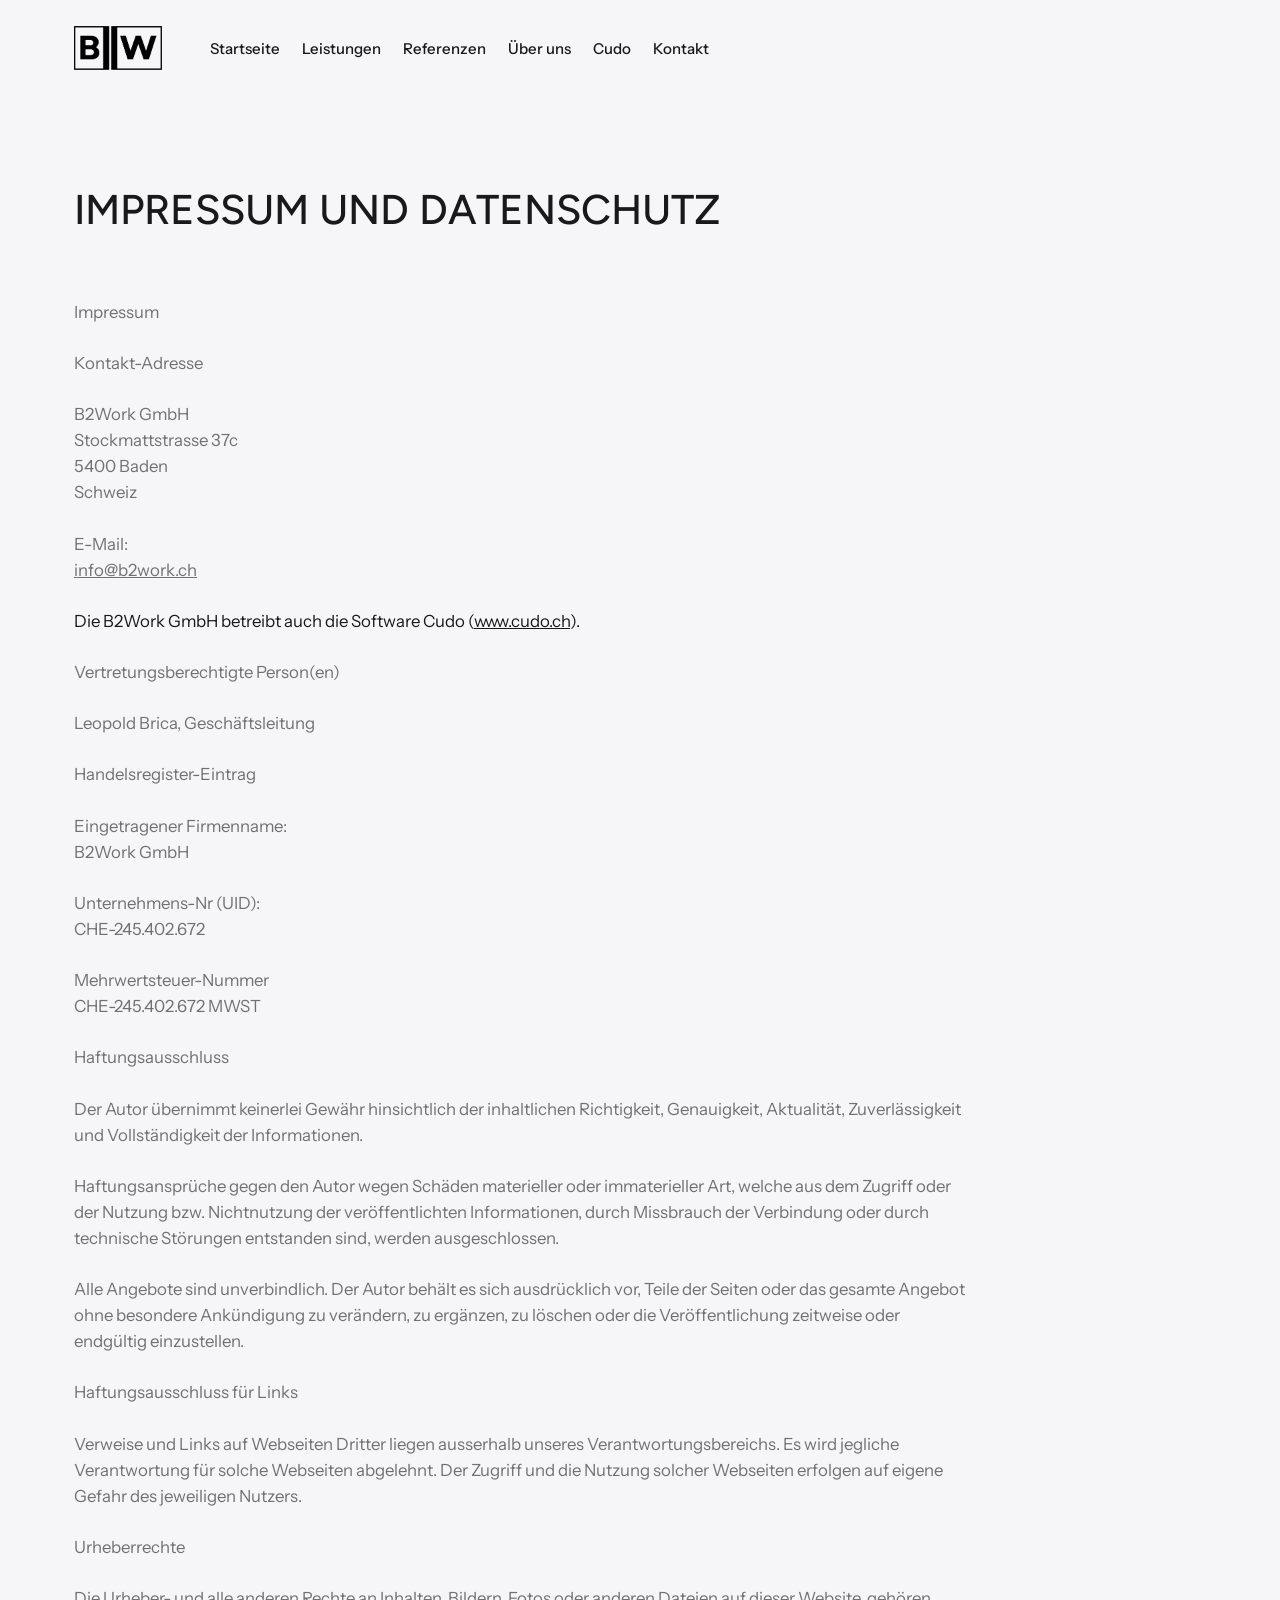
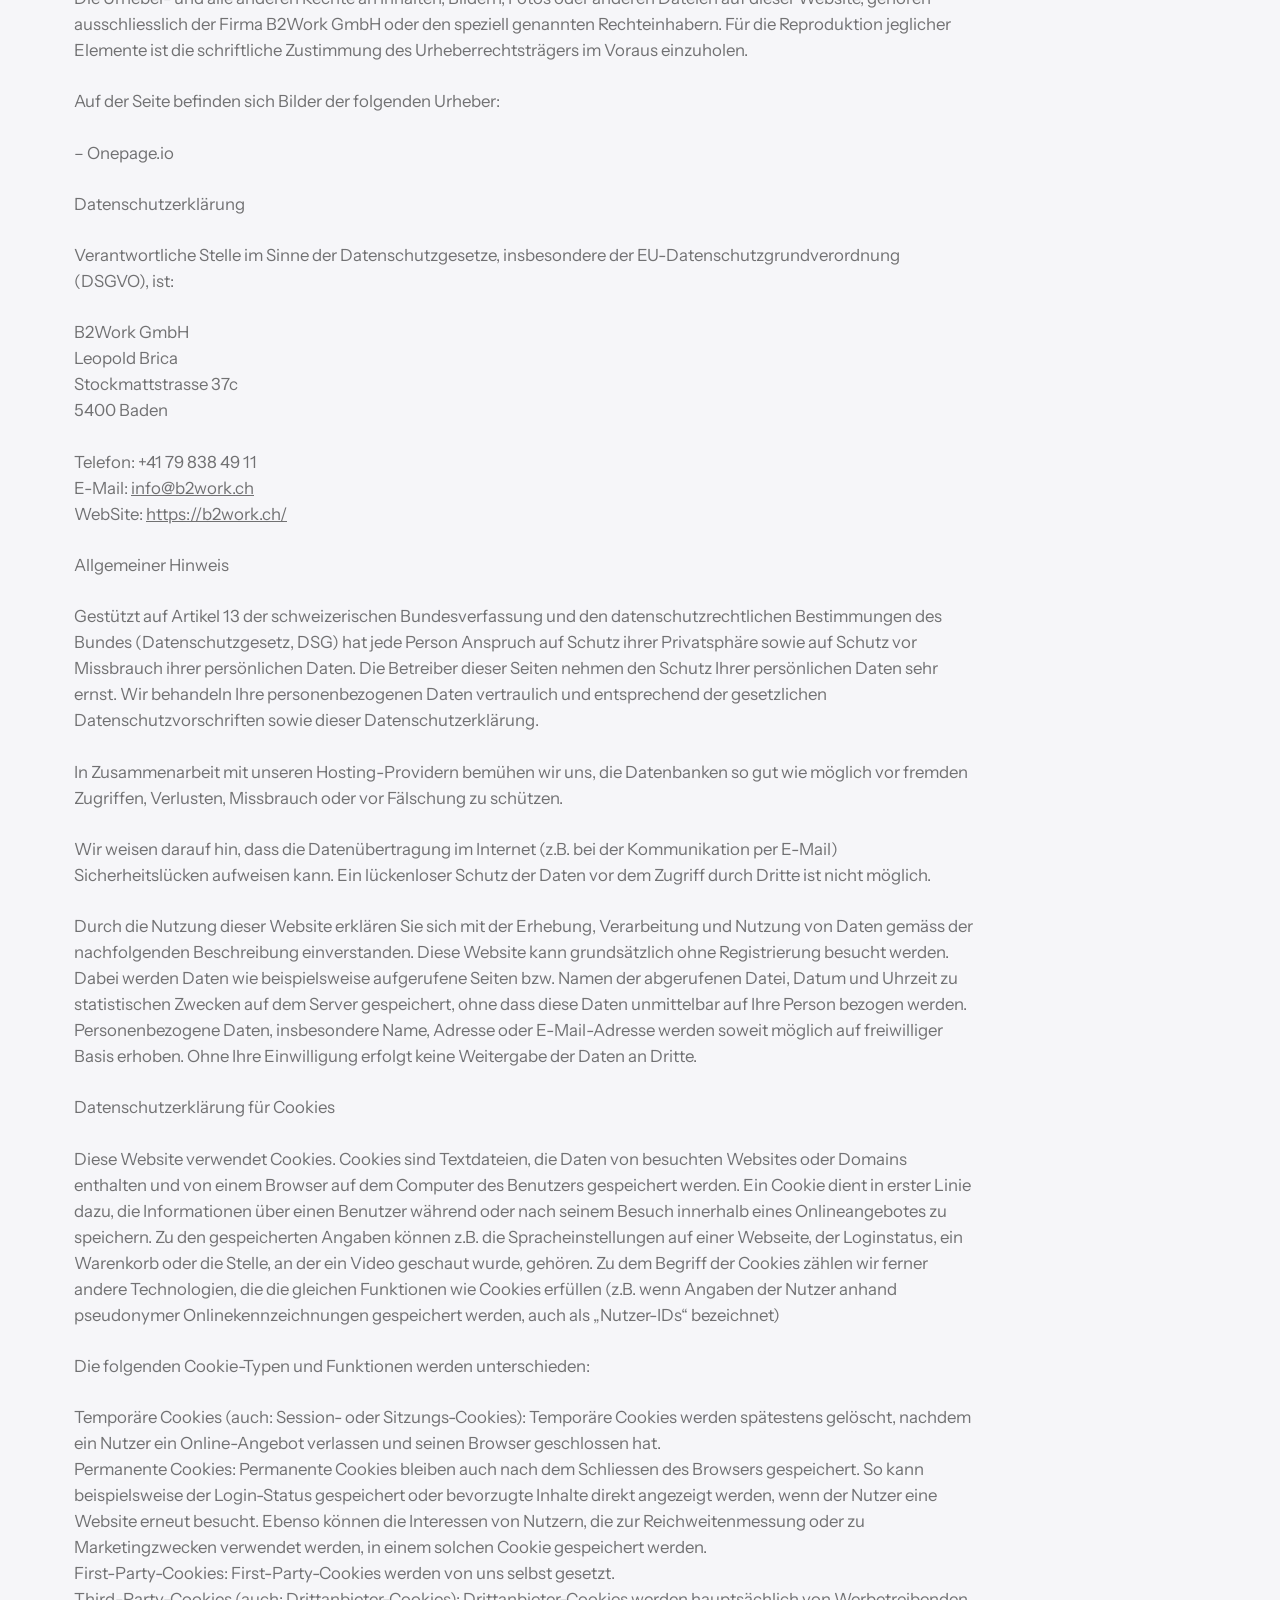
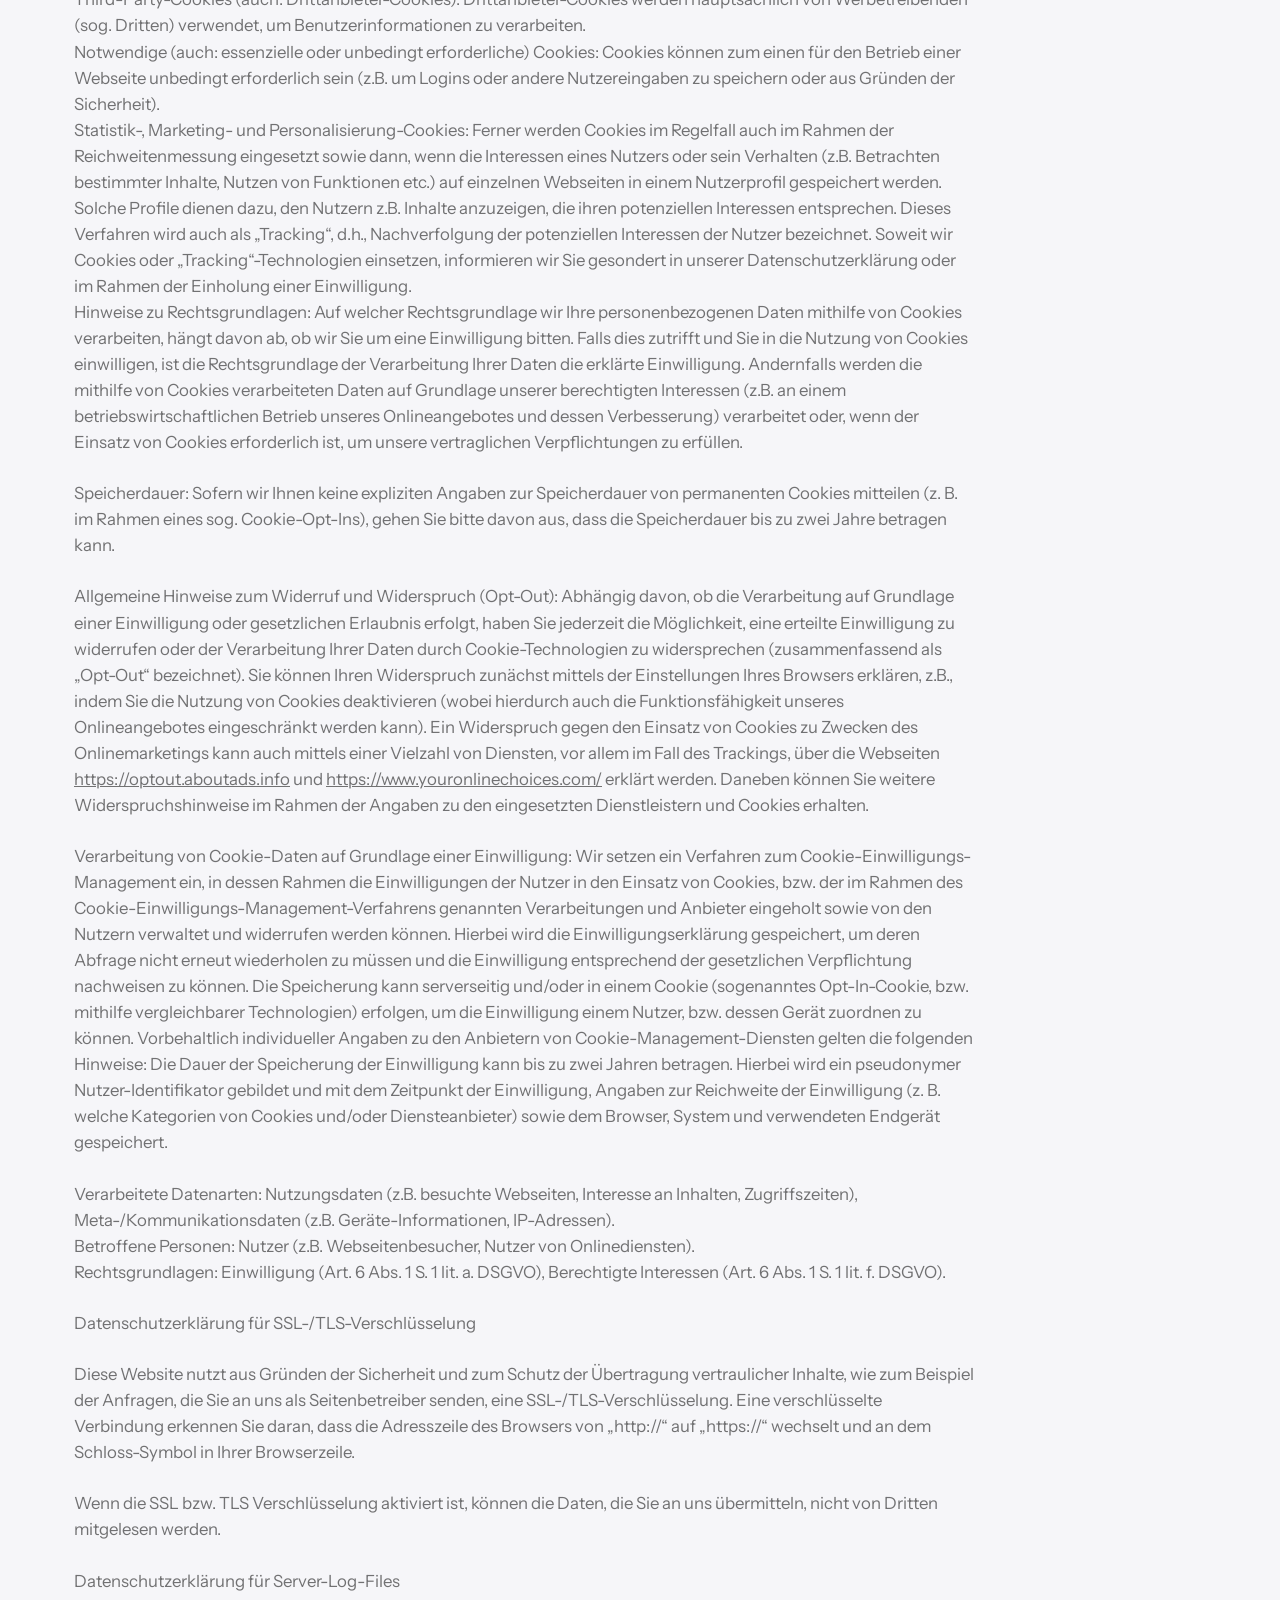
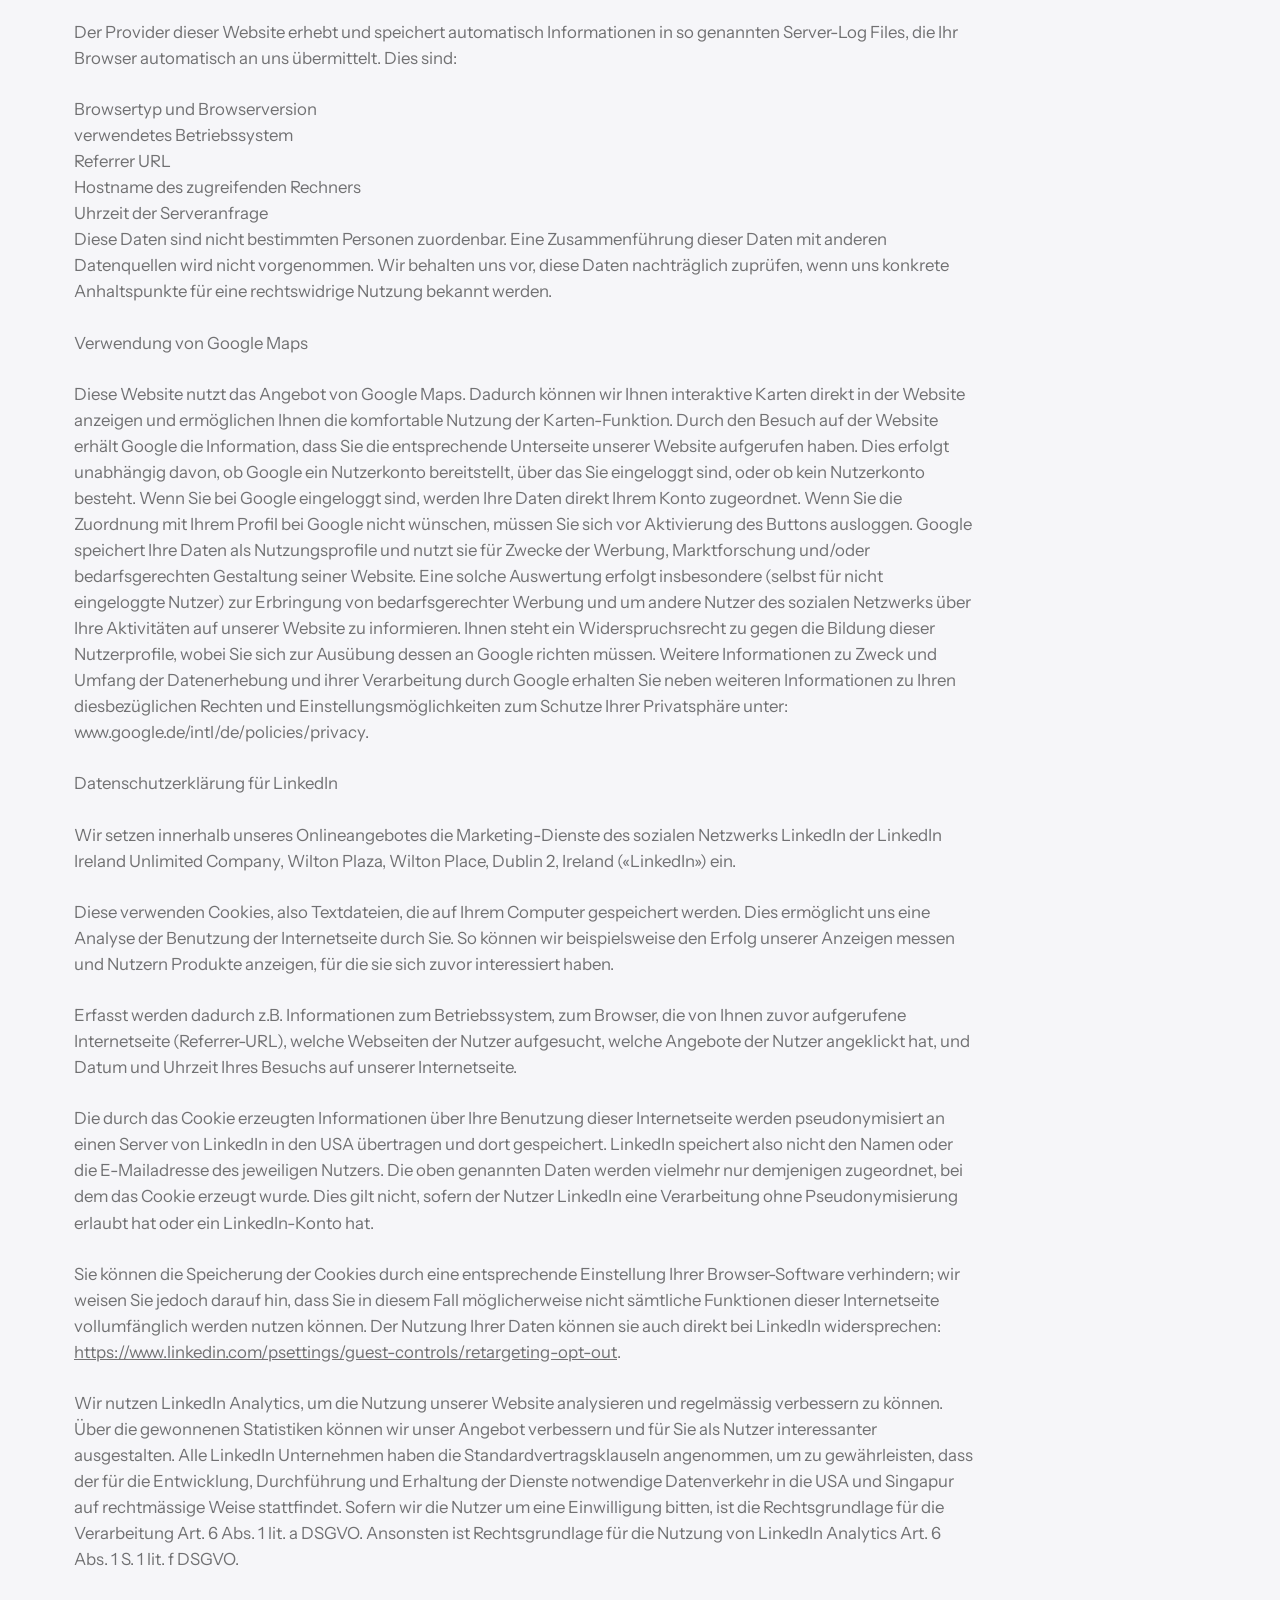
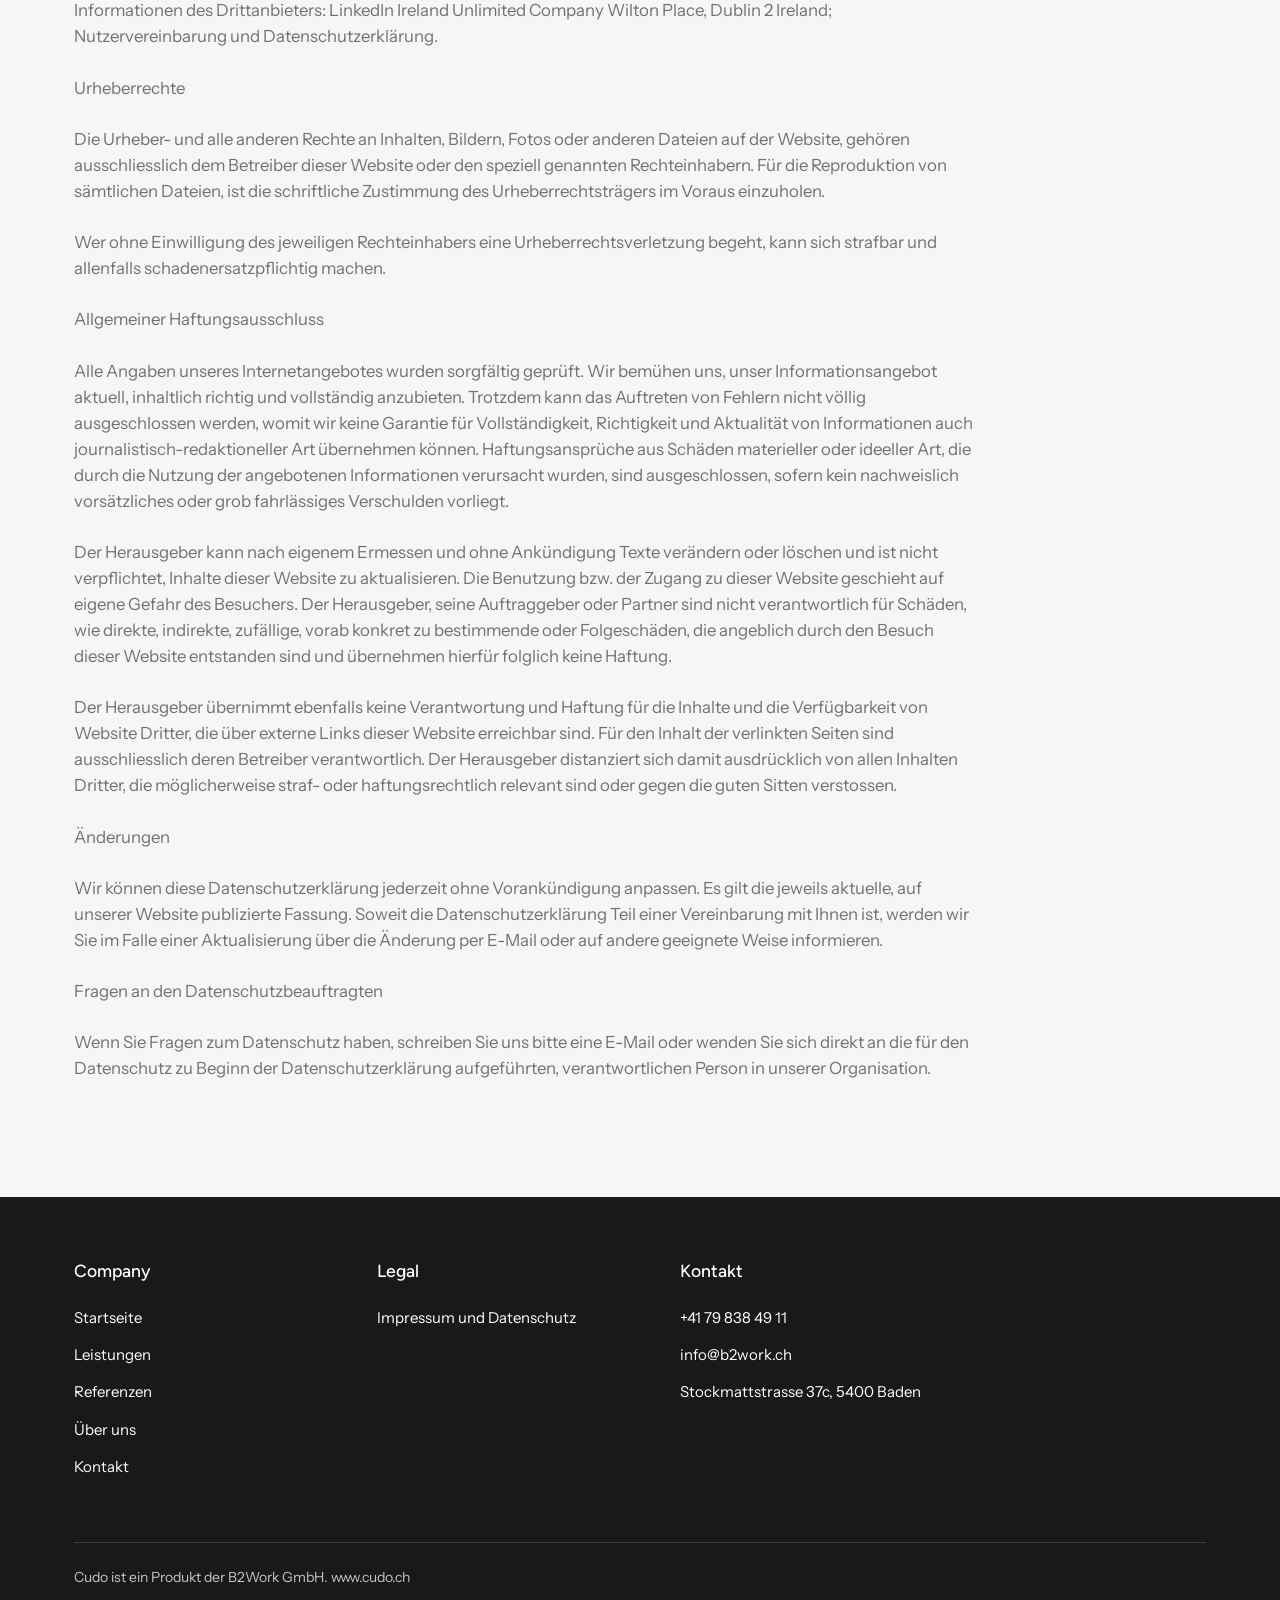
==== impressum-und-datenschutz/index.html @ e25a045b "b2work.ch als statische Seite, mit Cudo-Abschnitt" ====
<!doctype html>
<html lang="de-CH">
<head>
<meta charset="utf-8">
<meta name="viewport" content="width=device-width,initial-scale=1">
<title>IMPRESSUM UND DATENSCHUTZ</title>
<meta name="description" content="Elektroplanung, Beratung Elektroplanung, Blitzschutz, Blitzschutz VKF, Anlagenplanung, Systemplanung, Ausschreibung, Energienachweis, Lichtplanung, Netzberechnung, Elektroplaner Aargau, Schweiz">
<meta name="keywords" content="Elektroplanung, Beratung Elektroplanung, Blitzschutz, Blitzschutz VKF, Anlagenplanung, Systemplanung, Ausschreibung, Energienachweis, Lichtplanung, Netzberechnung, Elektroplaner Aargau, Schweiz">
<meta property="og:type" content="website">
<meta property="og:title" content="IMPRESSUM UND DATENSCHUTZ">
<meta property="og:url" content="https://b2work.ch/impressum-und-datenschutz/">
<meta property="og:site_name" content="b2work.ch">
<meta property="og:description" content="Elektroplanung, Beratung Elektroplanung, Blitzschutz, Blitzschutz VKF, Anlagenplanung, Systemplanung, Ausschreibung, Energienachweis, Lichtplanung, Netzberechnung, Elektroplaner Aargau, Schweiz">
<meta property="og:image" content="https://b2work.ch/assets/img/logo-b2w.png">
<link rel="canonical" href="https://b2work.ch/impressum-und-datenschutz/">
<link rel="icon" type="image/png" sizes="32x32" href="../favicon-32.png">
<link rel="apple-touch-icon" href="../assets/img/favicon.png">
<link rel="stylesheet" href="../assets/style.css">
</head>
<body>
<a class="skip" href="#main-content">Zum Inhalt springen</a>
<header class="site">
 <div class="wrap">
  <a class="logo" href="../" aria-label="B2Work GmbH, Startseite"><img src="../assets/img/logo-bw.png" alt="B2Work GmbH"></a>
  <button class="menu-toggle" aria-expanded="false" aria-controls="mainnav" aria-label="Menü">&#9776;</button>
  <nav class="main" id="mainnav" aria-label="Hauptnavigation">
   <ul>
    <li><a href="../#top">Startseite</a></li>
    <li><a href="../#leistungen">Leistungen</a></li>
    <li><a href="../#referenzen">Referenzen</a></li>
    <li><a href="../#ueber-uns">Über uns</a></li>
    <li><a href="../#cudo">Cudo</a></li>
    <li><a href="../#kontakt">Kontakt</a></li>
   </ul>
  </nav>
 </div>
</header>
<main id="main-content">
<section class="page-title"><div class="wrap"><h1>IMPRESSUM UND DATENSCHUTZ</h1></div></section>
<section class="legal-text"><div class="wrap">
  <p>Impressum</p>
  <p>Kontakt-Adresse</p>
  <p>B2Work GmbH
Stockmattstrasse 37c
5400 Baden
Schweiz</p>
  <p>E-Mail:
<a href="mailto:info@b2work.ch">info@b2work.ch</a></p>
  <p class="cudo-note">Die B2Work GmbH betreibt auch die Software Cudo (<a href="https://www.cudo.ch">www.cudo.ch</a>).</p>
  <p>Vertretungsberechtigte Person(en)</p>
  <p>Leopold Brica, Geschäftsleitung</p>
  <p>Handelsregister-Eintrag</p>
  <p>Eingetragener Firmenname:
B2Work GmbH</p>
  <p>Unternehmens-Nr (UID):
CHE-245.402.672</p>
  <p>Mehrwertsteuer-Nummer
CHE-245.402.672 MWST</p>
  <p>Haftungsausschluss</p>
  <p>Der Autor übernimmt keinerlei Gewähr hinsichtlich der inhaltlichen Richtigkeit, Genauigkeit, Aktualität, Zuverlässigkeit und Vollständigkeit der Informationen.</p>
  <p>Haftungsansprüche gegen den Autor wegen Schäden materieller oder immaterieller Art, welche aus dem Zugriff oder der Nutzung bzw. Nichtnutzung der veröffentlichten Informationen, durch Missbrauch der Verbindung oder durch technische Störungen entstanden sind, werden ausgeschlossen.</p>
  <p>Alle Angebote sind unverbindlich. Der Autor behält es sich ausdrücklich vor, Teile der Seiten oder das gesamte Angebot ohne besondere Ankündigung zu verändern, zu ergänzen, zu löschen oder die Veröffentlichung zeitweise oder endgültig einzustellen.</p>
  <p>Haftungsausschluss für Links</p>
  <p>Verweise und Links auf Webseiten Dritter liegen ausserhalb unseres Verantwortungsbereichs. Es wird jegliche Verantwortung für solche Webseiten abgelehnt. Der Zugriff und die Nutzung solcher Webseiten erfolgen auf eigene Gefahr des jeweiligen Nutzers.</p>
  <p>Urheberrechte</p>
  <p>Die Urheber- und alle anderen Rechte an Inhalten, Bildern, Fotos oder anderen Dateien auf dieser Website, gehören ausschliesslich der Firma B2Work GmbH oder den speziell genannten Rechteinhabern. Für die Reproduktion jeglicher Elemente ist die schriftliche Zustimmung des Urheberrechtsträgers im Voraus einzuholen.</p>
  <p>Auf der Seite befinden sich Bilder der folgenden Urheber: </p>
  <p>– Onepage.io</p>
  <p>Datenschutzerklärung</p>
  <p>Verantwortliche Stelle im Sinne der Datenschutzgesetze, insbesondere der EU-Datenschutzgrundverordnung (DSGVO), ist:</p>
  <p>B2Work GmbH
Leopold Brica
Stockmattstrasse 37c
5400 Baden</p>
  <p>Telefon: +41 79 838 49 11
E-Mail: <a href="mailto:info@b2work.ch">info@b2work.ch</a>
WebSite: <a href="https://b2work.ch/" rel="noopener">https://b2work.ch/</a></p>
  <p>Allgemeiner Hinweis</p>
  <p>Gestützt auf Artikel 13 der schweizerischen Bundesverfassung und den datenschutzrechtlichen Bestimmungen des Bundes (Datenschutzgesetz, DSG) hat jede Person Anspruch auf Schutz ihrer Privatsphäre sowie auf Schutz vor Missbrauch ihrer persönlichen Daten. Die Betreiber dieser Seiten nehmen den Schutz Ihrer persönlichen Daten sehr ernst. Wir behandeln Ihre personenbezogenen Daten vertraulich und entsprechend der gesetzlichen Datenschutzvorschriften sowie dieser Datenschutzerklärung.</p>
  <p>In Zusammenarbeit mit unseren Hosting-Providern bemühen wir uns, die Datenbanken so gut wie möglich vor fremden Zugriffen, Verlusten, Missbrauch oder vor Fälschung zu schützen.</p>
  <p>Wir weisen darauf hin, dass die Datenübertragung im Internet (z.B. bei der Kommunikation per E-Mail) Sicherheitslücken aufweisen kann. Ein lückenloser Schutz der Daten vor dem Zugriff durch Dritte ist nicht möglich.</p>
  <p>Durch die Nutzung dieser Website erklären Sie sich mit der Erhebung, Verarbeitung und Nutzung von Daten gemäss der nachfolgenden Beschreibung einverstanden. Diese Website kann grundsätzlich ohne Registrierung besucht werden. Dabei werden Daten wie beispielsweise aufgerufene Seiten bzw. Namen der abgerufenen Datei, Datum und Uhrzeit zu statistischen Zwecken auf dem Server gespeichert, ohne dass diese Daten unmittelbar auf Ihre Person bezogen werden. Personenbezogene Daten, insbesondere Name, Adresse oder E-Mail-Adresse werden soweit möglich auf freiwilliger Basis erhoben. Ohne Ihre Einwilligung erfolgt keine Weitergabe der Daten an Dritte.</p>
  <p>Datenschutzerklärung für Cookies</p>
  <p>Diese Website verwendet Cookies. Cookies sind Textdateien, die Daten von besuchten Websites oder Domains enthalten und von einem Browser auf dem Computer des Benutzers gespeichert werden. Ein Cookie dient in erster Linie dazu, die Informationen über einen Benutzer während oder nach seinem Besuch innerhalb eines Onlineangebotes zu speichern. Zu den gespeicherten Angaben können z.B. die Spracheinstellungen auf einer Webseite, der Loginstatus, ein Warenkorb oder die Stelle, an der ein Video geschaut wurde, gehören. Zu dem Begriff der Cookies zählen wir ferner andere Technologien, die die gleichen Funktionen wie Cookies erfüllen (z.B. wenn Angaben der Nutzer anhand pseudonymer Onlinekennzeichnungen gespeichert werden, auch als „Nutzer-IDs“ bezeichnet)</p>
  <p>Die folgenden Cookie-Typen und Funktionen werden unterschieden:</p>
  <p>Temporäre Cookies (auch: Session- oder Sitzungs-Cookies): Temporäre Cookies werden spätestens gelöscht, nachdem ein Nutzer ein Online-Angebot verlassen und seinen Browser geschlossen hat.
Permanente Cookies: Permanente Cookies bleiben auch nach dem Schliessen des Browsers gespeichert. So kann beispielsweise der Login-Status gespeichert oder bevorzugte Inhalte direkt angezeigt werden, wenn der Nutzer eine Website erneut besucht. Ebenso können die Interessen von Nutzern, die zur Reichweitenmessung oder zu Marketingzwecken verwendet werden, in einem solchen Cookie gespeichert werden.
First-Party-Cookies: First-Party-Cookies werden von uns selbst gesetzt.
Third-Party-Cookies (auch: Drittanbieter-Cookies): Drittanbieter-Cookies werden hauptsächlich von Werbetreibenden (sog. Dritten) verwendet, um Benutzerinformationen zu verarbeiten.
Notwendige (auch: essenzielle oder unbedingt erforderliche) Cookies: Cookies können zum einen für den Betrieb einer Webseite unbedingt erforderlich sein (z.B. um Logins oder andere Nutzereingaben zu speichern oder aus Gründen der Sicherheit).
Statistik-, Marketing- und Personalisierung-Cookies: Ferner werden Cookies im Regelfall auch im Rahmen der Reichweitenmessung eingesetzt sowie dann, wenn die Interessen eines Nutzers oder sein Verhalten (z.B. Betrachten bestimmter Inhalte, Nutzen von Funktionen etc.) auf einzelnen Webseiten in einem Nutzerprofil gespeichert werden. Solche Profile dienen dazu, den Nutzern z.B. Inhalte anzuzeigen, die ihren potenziellen Interessen entsprechen. Dieses Verfahren wird auch als „Tracking“, d.h., Nachverfolgung der potenziellen Interessen der Nutzer bezeichnet. Soweit wir Cookies oder „Tracking“-Technologien einsetzen, informieren wir Sie gesondert in unserer Datenschutzerklärung oder im Rahmen der Einholung einer Einwilligung.
Hinweise zu Rechtsgrundlagen: Auf welcher Rechtsgrundlage wir Ihre personenbezogenen Daten mithilfe von Cookies verarbeiten, hängt davon ab, ob wir Sie um eine Einwilligung bitten. Falls dies zutrifft und Sie in die Nutzung von Cookies einwilligen, ist die Rechtsgrundlage der Verarbeitung Ihrer Daten die erklärte Einwilligung. Andernfalls werden die mithilfe von Cookies verarbeiteten Daten auf Grundlage unserer berechtigten Interessen (z.B. an einem betriebswirtschaftlichen Betrieb unseres Onlineangebotes und dessen Verbesserung) verarbeitet oder, wenn der Einsatz von Cookies erforderlich ist, um unsere vertraglichen Verpflichtungen zu erfüllen.</p>
  <p>Speicherdauer: Sofern wir Ihnen keine expliziten Angaben zur Speicherdauer von permanenten Cookies mitteilen (z. B. im Rahmen eines sog. Cookie-Opt-Ins), gehen Sie bitte davon aus, dass die Speicherdauer bis zu zwei Jahre betragen kann.</p>
  <p>Allgemeine Hinweise zum Widerruf und Widerspruch (Opt-Out): Abhängig davon, ob die Verarbeitung auf Grundlage einer Einwilligung oder gesetzlichen Erlaubnis erfolgt, haben Sie jederzeit die Möglichkeit, eine erteilte Einwilligung zu widerrufen oder der Verarbeitung Ihrer Daten durch Cookie-Technologien zu widersprechen (zusammenfassend als „Opt-Out“ bezeichnet). Sie können Ihren Widerspruch zunächst mittels der Einstellungen Ihres Browsers erklären, z.B., indem Sie die Nutzung von Cookies deaktivieren (wobei hierdurch auch die Funktionsfähigkeit unseres Onlineangebotes eingeschränkt werden kann). Ein Widerspruch gegen den Einsatz von Cookies zu Zwecken des Onlinemarketings kann auch mittels einer Vielzahl von Diensten, vor allem im Fall des Trackings, über die Webseiten <a href="https://optout.aboutads.info" rel="noopener">https://optout.aboutads.info</a> und <a href="https://www.youronlinechoices.com/" rel="noopener">https://www.youronlinechoices.com/</a> erklärt werden. Daneben können Sie weitere Widerspruchshinweise im Rahmen der Angaben zu den eingesetzten Dienstleistern und Cookies erhalten.</p>
  <p>Verarbeitung von Cookie-Daten auf Grundlage einer Einwilligung: Wir setzen ein Verfahren zum Cookie-Einwilligungs-Management ein, in dessen Rahmen die Einwilligungen der Nutzer in den Einsatz von Cookies, bzw. der im Rahmen des Cookie-Einwilligungs-Management-Verfahrens genannten Verarbeitungen und Anbieter eingeholt sowie von den Nutzern verwaltet und widerrufen werden können. Hierbei wird die Einwilligungserklärung gespeichert, um deren Abfrage nicht erneut wiederholen zu müssen und die Einwilligung entsprechend der gesetzlichen Verpflichtung nachweisen zu können. Die Speicherung kann serverseitig und/oder in einem Cookie (sogenanntes Opt-In-Cookie, bzw. mithilfe vergleichbarer Technologien) erfolgen, um die Einwilligung einem Nutzer, bzw. dessen Gerät zuordnen zu können. Vorbehaltlich individueller Angaben zu den Anbietern von Cookie-Management-Diensten gelten die folgenden Hinweise: Die Dauer der Speicherung der Einwilligung kann bis zu zwei Jahren betragen. Hierbei wird ein pseudonymer Nutzer-Identifikator gebildet und mit dem Zeitpunkt der Einwilligung, Angaben zur Reichweite der Einwilligung (z. B. welche Kategorien von Cookies und/oder Diensteanbieter) sowie dem Browser, System und verwendeten Endgerät gespeichert.</p>
  <p>Verarbeitete Datenarten: Nutzungsdaten (z.B. besuchte Webseiten, Interesse an Inhalten, Zugriffszeiten), Meta-/Kommunikationsdaten (z.B. Geräte-Informationen, IP-Adressen).
Betroffene Personen: Nutzer (z.B. Webseitenbesucher, Nutzer von Onlinediensten).
Rechtsgrundlagen: Einwilligung (Art. 6 Abs. 1 S. 1 lit. a. DSGVO), Berechtigte Interessen (Art. 6 Abs. 1 S. 1 lit. f. DSGVO).</p>
  <p>Datenschutzerklärung für SSL-/TLS-Verschlüsselung</p>
  <p>Diese Website nutzt aus Gründen der Sicherheit und zum Schutz der Übertragung vertraulicher Inhalte, wie zum Beispiel der Anfragen, die Sie an uns als Seitenbetreiber senden, eine SSL-/TLS-Verschlüsselung. Eine verschlüsselte Verbindung erkennen Sie daran, dass die Adresszeile des Browsers von „http://“ auf „https://“ wechselt und an dem Schloss-Symbol in Ihrer Browserzeile.</p>
  <p>Wenn die SSL bzw. TLS Verschlüsselung aktiviert ist, können die Daten, die Sie an uns übermitteln, nicht von Dritten mitgelesen werden.</p>
  <p>Datenschutzerklärung für Server-Log-Files</p>
  <p>Der Provider dieser Website erhebt und speichert automatisch Informationen in so genannten Server-Log Files, die Ihr Browser automatisch an uns übermittelt. Dies sind:</p>
  <p>Browsertyp und Browserversion
verwendetes Betriebssystem
Referrer URL
Hostname des zugreifenden Rechners
Uhrzeit der Serveranfrage
Diese Daten sind nicht bestimmten Personen zuordenbar. Eine Zusammenführung dieser Daten mit anderen Datenquellen wird nicht vorgenommen. Wir behalten uns vor, diese Daten nachträglich zuprüfen, wenn uns konkrete Anhaltspunkte für eine rechtswidrige Nutzung bekannt werden.</p>
  <p>Verwendung von Google Maps</p>
  <p>Diese Website nutzt das Angebot von Google Maps. Dadurch können wir Ihnen interaktive Karten direkt in der Website anzeigen und ermöglichen Ihnen die komfortable Nutzung der Karten-Funktion. Durch den Besuch auf der Website erhält Google die Information, dass Sie die entsprechende Unterseite unserer Website aufgerufen haben. Dies erfolgt unabhängig davon, ob Google ein Nutzerkonto bereitstellt, über das Sie eingeloggt sind, oder ob kein Nutzerkonto besteht. Wenn Sie bei Google eingeloggt sind, werden Ihre Daten direkt Ihrem Konto zugeordnet. Wenn Sie die Zuordnung mit Ihrem Profil bei Google nicht wünschen, müssen Sie sich vor Aktivierung des Buttons ausloggen. Google speichert Ihre Daten als Nutzungsprofile und nutzt sie für Zwecke der Werbung, Marktforschung und/oder bedarfsgerechten Gestaltung seiner Website. Eine solche Auswertung erfolgt insbesondere (selbst für nicht eingeloggte Nutzer) zur Erbringung von bedarfsgerechter Werbung und um andere Nutzer des sozialen Netzwerks über Ihre Aktivitäten auf unserer Website zu informieren. Ihnen steht ein Widerspruchsrecht zu gegen die Bildung dieser Nutzerprofile, wobei Sie sich zur Ausübung dessen an Google richten müssen. Weitere Informationen zu Zweck und Umfang der Datenerhebung und ihrer Verarbeitung durch Google erhalten Sie neben weiteren Informationen zu Ihren diesbezüglichen Rechten und Einstellungsmöglichkeiten zum Schutze Ihrer Privatsphäre unter: www.google.de/intl/de/policies/privacy.</p>
  <p>Datenschutzerklärung für LinkedIn</p>
  <p>Wir setzen innerhalb unseres Onlineangebotes die Marketing-Dienste des sozialen Netzwerks LinkedIn der LinkedIn Ireland Unlimited Company, Wilton Plaza, Wilton Place, Dublin 2, Ireland («LinkedIn») ein.</p>
  <p>Diese verwenden Cookies, also Textdateien, die auf Ihrem Computer gespeichert werden. Dies ermöglicht uns eine Analyse der Benutzung der Internetseite durch Sie. So können wir beispielsweise den Erfolg unserer Anzeigen messen und Nutzern Produkte anzeigen, für die sie sich zuvor interessiert haben.</p>
  <p>Erfasst werden dadurch z.B. Informationen zum Betriebssystem, zum Browser, die von Ihnen zuvor aufgerufene Internetseite (Referrer-URL), welche Webseiten der Nutzer aufgesucht, welche Angebote der Nutzer angeklickt hat, und Datum und Uhrzeit Ihres Besuchs auf unserer Internetseite.</p>
  <p>Die durch das Cookie erzeugten Informationen über Ihre Benutzung dieser Internetseite werden pseudonymisiert an einen Server von LinkedIn in den USA übertragen und dort gespeichert. LinkedIn speichert also nicht den Namen oder die E-Mailadresse des jeweiligen Nutzers. Die oben genannten Daten werden vielmehr nur demjenigen zugeordnet, bei dem das Cookie erzeugt wurde. Dies gilt nicht, sofern der Nutzer LinkedIn eine Verarbeitung ohne Pseudonymisierung erlaubt hat oder ein LinkedIn-Konto hat.</p>
  <p>Sie können die Speicherung der Cookies durch eine entsprechende Einstellung Ihrer Browser-Software verhindern; wir weisen Sie jedoch darauf hin, dass Sie in diesem Fall möglicherweise nicht sämtliche Funktionen dieser Internetseite vollumfänglich werden nutzen können. Der Nutzung Ihrer Daten können sie auch direkt bei LinkedIn widersprechen: <a href="https://www.linkedin.com/psettings/guest-controls/retargeting-opt-out" rel="noopener">https://www.linkedin.com/psettings/guest-controls/retargeting-opt-out</a>.</p>
  <p>Wir nutzen LinkedIn Analytics, um die Nutzung unserer Website analysieren und regelmässig verbessern zu können. Über die gewonnenen Statistiken können wir unser Angebot verbessern und für Sie als Nutzer interessanter ausgestalten. Alle LinkedIn Unternehmen haben die Standardvertragsklauseln angenommen, um zu gewährleisten, dass der für die Entwicklung, Durchführung und Erhaltung der Dienste notwendige Datenverkehr in die USA und Singapur auf rechtmässige Weise stattfindet. Sofern wir die Nutzer um eine Einwilligung bitten, ist die Rechtsgrundlage für die Verarbeitung Art. 6 Abs. 1 lit. a DSGVO. Ansonsten ist Rechtsgrundlage für die Nutzung von LinkedIn Analytics Art. 6 Abs. 1 S. 1 lit. f DSGVO.</p>
  <p>Informationen des Drittanbieters: LinkedIn Ireland Unlimited Company Wilton Place, Dublin 2 Ireland; Nutzervereinbarung und Datenschutzerklärung.</p>
  <p>Urheberrechte</p>
  <p>Die Urheber- und alle anderen Rechte an Inhalten, Bildern, Fotos oder anderen Dateien auf der Website, gehören ausschliesslich dem Betreiber dieser Website oder den speziell genannten Rechteinhabern. Für die Reproduktion von sämtlichen Dateien, ist die schriftliche Zustimmung des Urheberrechtsträgers im Voraus einzuholen.</p>
  <p>Wer ohne Einwilligung des jeweiligen Rechteinhabers eine Urheberrechtsverletzung begeht, kann sich strafbar und allenfalls schadenersatzpflichtig machen.</p>
  <p>Allgemeiner Haftungsausschluss</p>
  <p>Alle Angaben unseres Internetangebotes wurden sorgfältig geprüft. Wir bemühen uns, unser Informationsangebot aktuell, inhaltlich richtig und vollständig anzubieten. Trotzdem kann das Auftreten von Fehlern nicht völlig ausgeschlossen werden, womit wir keine Garantie für Vollständigkeit, Richtigkeit und Aktualität von Informationen auch journalistisch-redaktioneller Art übernehmen können. Haftungsansprüche aus Schäden materieller oder ideeller Art, die durch die Nutzung der angebotenen Informationen verursacht wurden, sind ausgeschlossen, sofern kein nachweislich vorsätzliches oder grob fahrlässiges Verschulden vorliegt.</p>
  <p>Der Herausgeber kann nach eigenem Ermessen und ohne Ankündigung Texte verändern oder löschen und ist nicht verpflichtet, Inhalte dieser Website zu aktualisieren. Die Benutzung bzw. der Zugang zu dieser Website geschieht auf eigene Gefahr des Besuchers. Der Herausgeber, seine Auftraggeber oder Partner sind nicht verantwortlich für Schäden, wie direkte, indirekte, zufällige, vorab konkret zu bestimmende oder Folgeschäden, die angeblich durch den Besuch dieser Website entstanden sind und übernehmen hierfür folglich keine Haftung.</p>
  <p>Der Herausgeber übernimmt ebenfalls keine Verantwortung und Haftung für die Inhalte und die Verfügbarkeit von Website Dritter, die über externe Links dieser Website erreichbar sind. Für den Inhalt der verlinkten Seiten sind ausschliesslich deren Betreiber verantwortlich. Der Herausgeber distanziert sich damit ausdrücklich von allen Inhalten Dritter, die möglicherweise straf- oder haftungsrechtlich relevant sind oder gegen die guten Sitten verstossen.</p>
  <p>Änderungen</p>
  <p>Wir können diese Datenschutzerklärung jederzeit ohne Vorankündigung anpassen. Es gilt die jeweils aktuelle, auf unserer Website publizierte Fassung. Soweit die Datenschutzerklärung Teil einer Vereinbarung mit Ihnen ist, werden wir Sie im Falle einer Aktualisierung über die Änderung per E-Mail oder auf andere geeignete Weise informieren.</p>
  <p>Fragen an den Datenschutzbeauftragten</p>
  <p>Wenn Sie Fragen zum Datenschutz haben, schreiben Sie uns bitte eine E-Mail oder wenden Sie sich direkt an die für den Datenschutz zu Beginn der Datenschutzerklärung aufgeführten, verantwortlichen Person in unserer Organisation.</p>
</div></section>
</main>
<footer class="site">
 <div class="wrap">
  <div class="cols">
   <div>
    <h4>Company</h4>
    <ul>
     <li><a href="../#top">Startseite</a></li>
     <li><a href="../#leistungen">Leistungen</a></li>
     <li><a href="../#referenzen">Referenzen</a></li>
     <li><a href="../#ueber-uns">Über uns</a></li>
     <li><a href="../#kontakt">Kontakt</a></li>
    </ul>
   </div>
   <div>
    <h4>Legal</h4>
    <ul><li><a href="../impressum-und-datenschutz/">Impressum und Datenschutz</a></li></ul>
   </div>
   <div>
    <h4>Kontakt</h4>
    <ul>
     <li><a href="tel:+41798384911">+41 79 838 49 11</a></li>
     <li><a href="mailto:info@b2work.ch">info@b2work.ch</a></li>
     <li>Stockmattstrasse 37c, 5400 Baden</li>
    </ul>
   </div>
  </div>
  <p class="legal">Cudo ist ein Produkt der B2Work GmbH. <a href="https://www.cudo.ch">www.cudo.ch</a></p>
 </div>
</footer>
<script>
(function(){var b=document.querySelector('.menu-toggle'),n=document.getElementById('mainnav');
b.addEventListener('click',function(){var o=n.classList.toggle('open');b.setAttribute('aria-expanded',o)});
n.addEventListener('click',function(e){if(e.target.tagName==='A'){n.classList.remove('open');b.setAttribute('aria-expanded',false)}});})();
</script>
</body>
</html>
---- assets/style.css ----
@font-face{font-family:"Figtree";font-weight:400;font-display:swap;src:url(fonts/figtree-regular.woff2) format("woff2")}
@font-face{font-family:"Figtree";font-weight:500;font-display:swap;src:url(fonts/figtree-500.woff2) format("woff2")}
@font-face{font-family:"Figtree";font-weight:600;font-display:swap;src:url(fonts/figtree-600.woff2) format("woff2")}
@font-face{font-family:"Instrument Sans";font-weight:400;font-display:swap;src:url(fonts/instrument-sans-regular.woff2) format("woff2")}
@font-face{font-family:"Instrument Sans";font-weight:500;font-display:swap;src:url(fonts/instrument-sans-500.woff2) format("woff2")}
@font-face{font-family:"Instrument Sans";font-weight:600;font-display:swap;src:url(fonts/instrument-sans-600.woff2) format("woff2")}
:root{--bg:#f6f6f9;--text:#191919;--muted:rgba(25,25,25,.55);--card:#d8d7e3;--btn:#5d5c65;--dark:#191919;--max:1180px}
*{box-sizing:border-box}
html{scroll-behavior:smooth;scroll-padding-top:90px}
body{margin:0;background:var(--bg);color:var(--text);font-family:"Instrument Sans",-apple-system,"Segoe UI",Helvetica,Arial,sans-serif;font-size:17px;line-height:1.55;-webkit-font-smoothing:antialiased}
h1,h2,h3{font-family:"Figtree","Instrument Sans",sans-serif;font-weight:500;line-height:1.15;margin:0 0 .6em}
h1{font-size:clamp(2rem,4.2vw,3.3rem)}
h2{font-size:clamp(1.8rem,3.6vw,3rem)}
h3{font-size:1.4rem}
p{margin:0 0 1em}
a{color:inherit}
img{max-width:100%;display:block}
.wrap{max-width:var(--max);margin:0 auto;padding:0 24px}
.skip{position:absolute;left:-999px;top:0;background:#000;color:#fff;padding:8px 12px;z-index:100}
.skip:focus{left:8px}
header.site{position:sticky;top:0;z-index:50;background:rgba(246,246,249,.94);backdrop-filter:blur(6px)}
header.site .wrap{display:flex;align-items:center;gap:48px;height:96px}
header.site .logo img{height:44px;width:auto}
nav.main ul{list-style:none;margin:0;padding:0;display:flex;gap:22px;flex-wrap:wrap}
nav.main a{text-decoration:none;font-size:15px;font-weight:500}
nav.main a:hover{text-decoration:underline}
.menu-toggle{display:none;margin-left:auto;background:none;border:0;font-size:28px;cursor:pointer;color:var(--text)}
section{padding:90px 0}
.hero{padding:90px 0 70px}
.hero .lead{font-size:1.2rem;color:var(--muted);max-width:820px}
.hero .lead strong{color:rgba(25,25,25,.7);font-weight:600}
.btn{display:inline-block;background:linear-gradient(135deg,rgba(93,92,101,.85),#5d5c65 50%,rgba(93,92,101,.85));color:#fff;text-decoration:none;font-weight:600;font-size:15px;padding:16px 30px;border-radius:6px;box-shadow:0 12px 24px rgba(0,0,0,.18);margin-top:16px}
.btn:hover{background:#45444c}
.two{display:grid;grid-template-columns:1fr 1fr;gap:80px;align-items:start}
.two img{border-radius:10px;width:100%;height:auto}
.refs-head{display:grid;grid-template-columns:1fr 1fr;gap:80px;align-items:center;margin-bottom:48px}
.refs{display:grid;grid-template-columns:repeat(3,1fr);gap:16px}
.ref{position:relative;border-radius:10px;overflow:hidden;aspect-ratio:3/4;background:#ccc}
.ref img{position:absolute;inset:0;width:100%;height:100%;object-fit:cover}
.ref .cap{position:absolute;inset:auto 0 0 0;padding:90px 28px 26px;color:#fff;background:linear-gradient(rgba(0,0,0,0),rgba(0,0,0,.78))}
.ref h3{font-size:1.3rem;margin:0 0 .4em;font-weight:500}
.ref p{margin:0;font-size:14px;line-height:1.45}
.about{display:grid;grid-template-columns:1fr 2.6fr;gap:60px}
.about .claim{font-family:"Figtree",sans-serif;font-size:clamp(1.4rem,2.3vw,1.9rem);line-height:1.25;margin-bottom:1em}
.stats{display:grid;grid-template-columns:repeat(3,1fr);gap:16px;margin-top:70px}
.stat{background:var(--card);border-radius:10px;padding:28px 30px;display:flex;align-items:baseline;gap:12px;font-family:"Figtree",sans-serif}
.stat .gt{font-size:1.6rem;margin-right:16px}
.stat .num{font-size:3rem;line-height:1}
.stat .lbl{font-size:1.8rem}
.cudo{background:#fff}
.cudo .box{display:grid;grid-template-columns:1fr 1.4fr;gap:80px;align-items:center}
.cudo .kicker{font-size:14px;font-weight:600;letter-spacing:.08em;text-transform:uppercase;color:var(--muted);margin-bottom:12px}
.address{display:grid;grid-template-columns:1fr 2.6fr;gap:60px;align-items:center}
.address iframe{width:100%;height:420px;border:0;border-radius:6px;background:#e9e9ee}
.address .small{font-size:12px;margin-top:6px}
.contact{text-align:center}
.contact .intro{max-width:460px;margin:0 auto 28px;font-size:15px}
.contact .mailbox{display:inline-block;background:#fff;border-radius:10px;padding:28px 36px;box-shadow:0 4px 18px rgba(0,0,0,.05)}
.contact .mailbox p{margin:.3em 0}
footer.site{background:var(--dark);color:#fff;padding:60px 0 40px;font-size:15px}
footer.site .cols{display:grid;grid-template-columns:1fr 1fr 2fr;gap:40px}
footer.site h4{font-family:"Figtree",sans-serif;font-weight:500;font-size:1.1rem;margin:0 0 22px}
footer.site ul{list-style:none;margin:0;padding:0}
footer.site li{margin:0 0 14px}
footer.site a{text-decoration:none}
footer.site a:hover{text-decoration:underline}
footer.site .legal{margin-top:50px;padding-top:24px;border-top:1px solid rgba(255,255,255,.15);font-size:14px;color:rgba(255,255,255,.75)}
.page-title{padding:90px 0 40px}
.page-title h1{text-transform:uppercase;font-size:clamp(1.8rem,3.4vw,2.6rem)}
.legal-text{padding:0 0 90px;color:rgba(25,25,25,.6);font-size:1.05rem}
.legal-text p{white-space:pre-line;margin:0 0 1.5em;max-width:900px;overflow-wrap:anywhere}
.legal-text .cudo-note{color:var(--text)}
@media (max-width:900px){
 .two,.refs-head,.about,.address,.cudo .box{grid-template-columns:1fr;gap:32px}
 .refs{grid-template-columns:1fr 1fr}
 .stats{grid-template-columns:1fr}
 footer.site .cols{grid-template-columns:1fr 1fr}
 section{padding:64px 0}
}
@media (max-width:720px){
 header.site .wrap{height:76px;gap:16px}
 header.site .logo img{height:34px}
 .menu-toggle{display:block}
 nav.main{display:none;position:absolute;top:76px;left:0;right:0;background:var(--bg);padding:12px 24px 24px;box-shadow:0 10px 20px rgba(0,0,0,.06)}
 nav.main.open{display:block}
 nav.main ul{flex-direction:column;gap:14px}
 nav.main a{font-size:18px}
 .refs{grid-template-columns:1fr}
 .ref{aspect-ratio:4/5}
 footer.site .cols{grid-template-columns:1fr}
 .hero{padding:56px 0 40px}
}
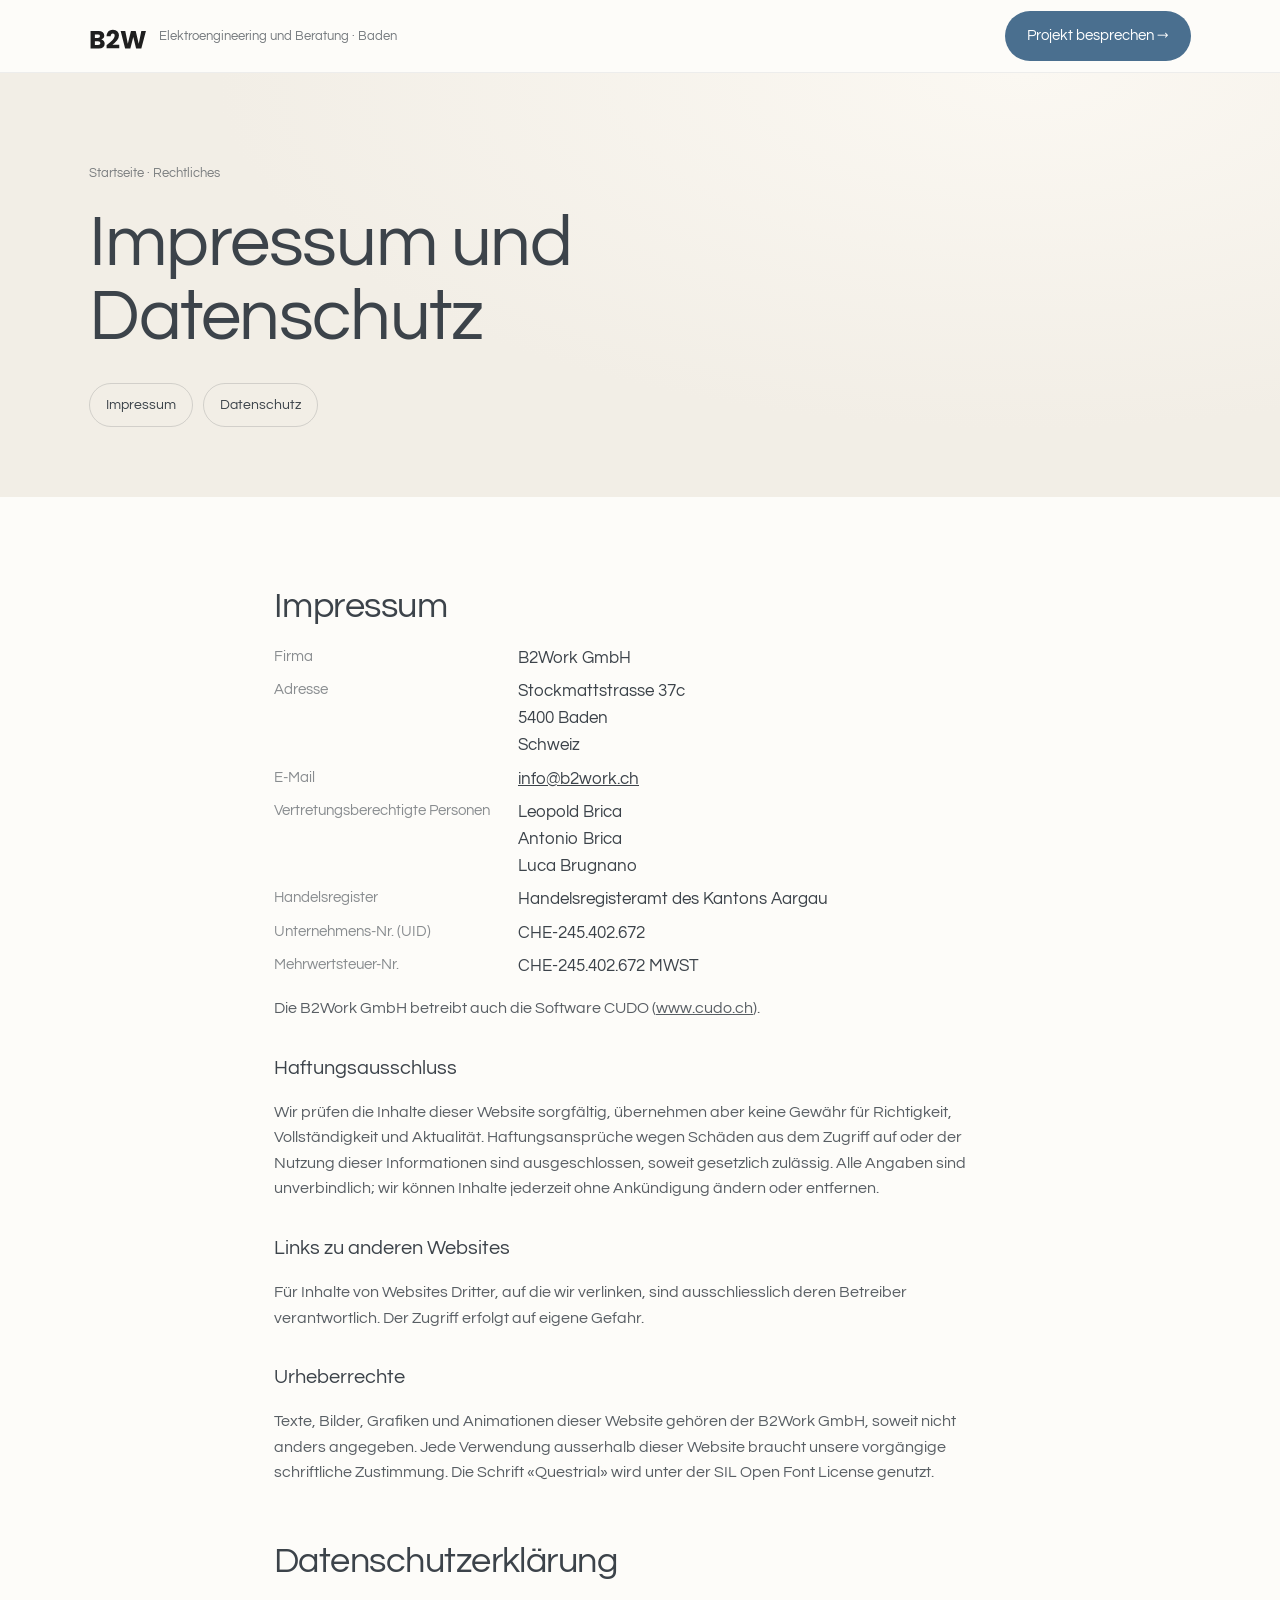
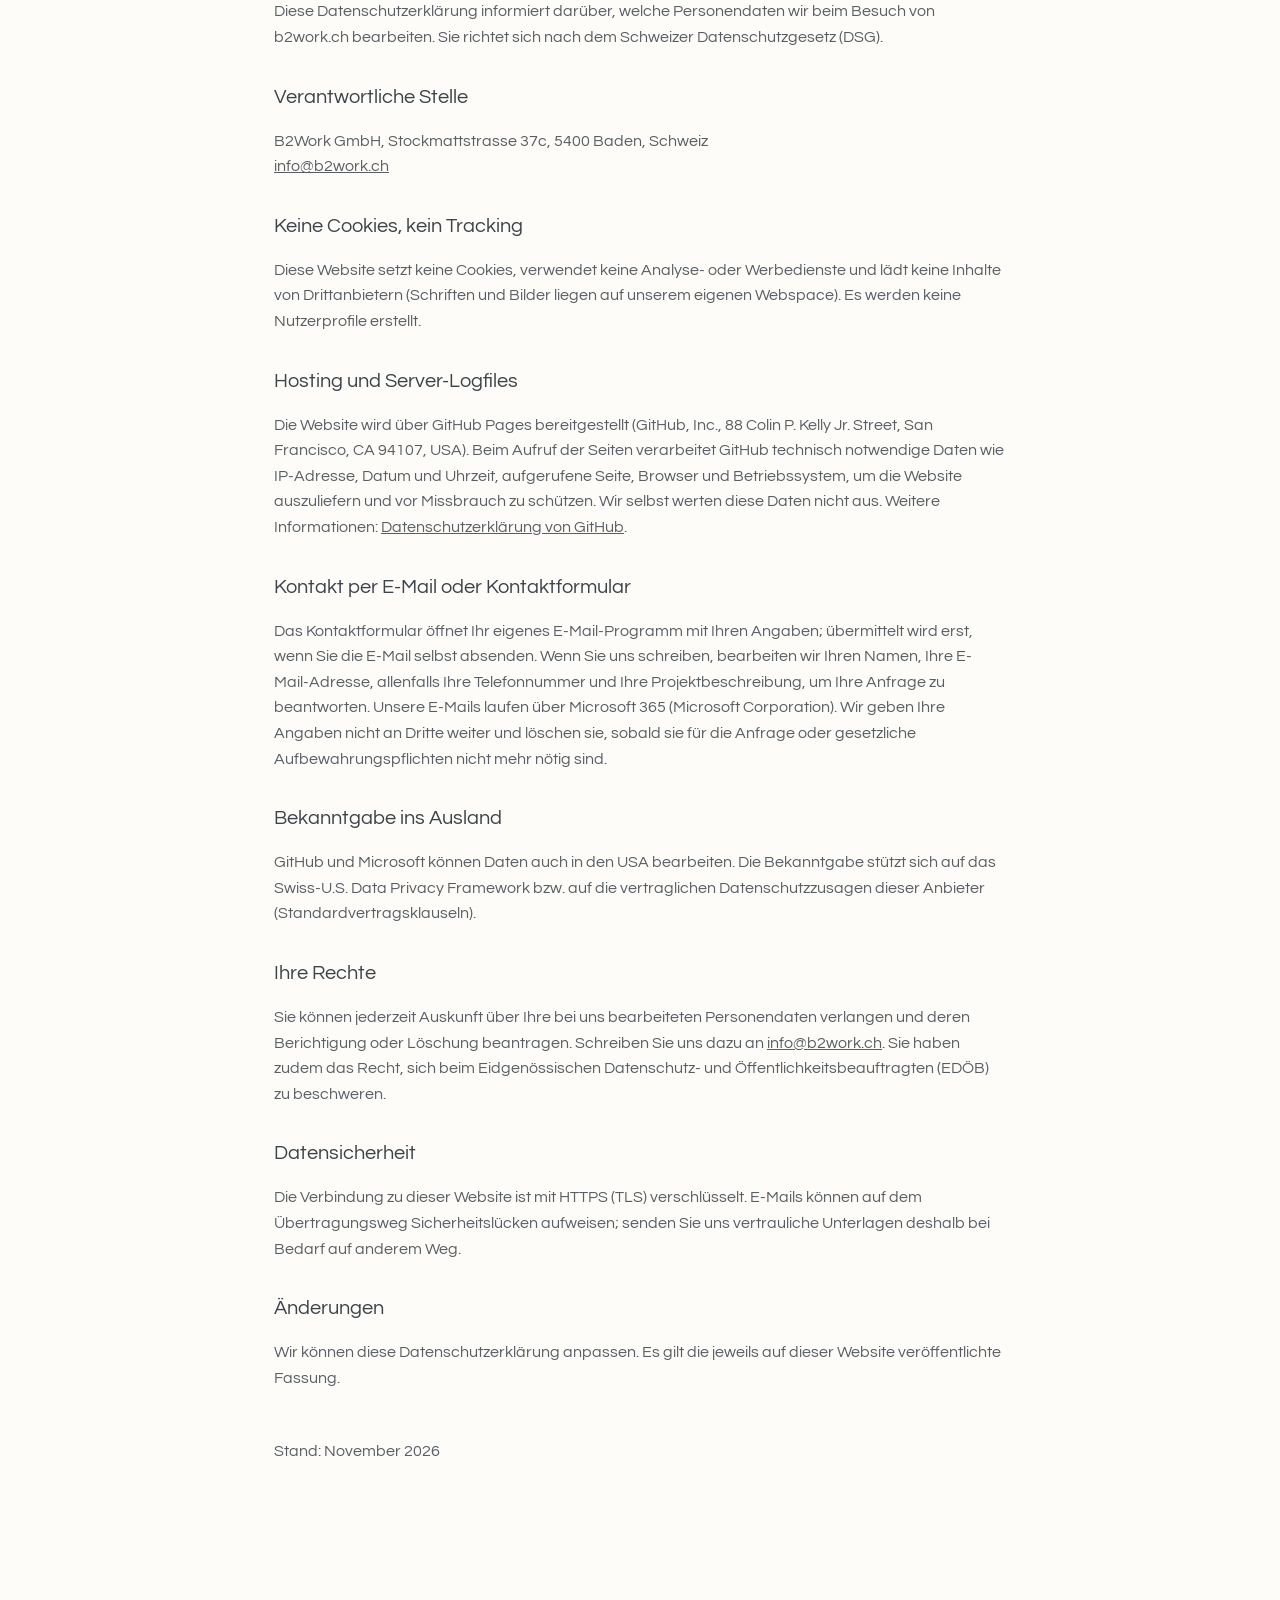
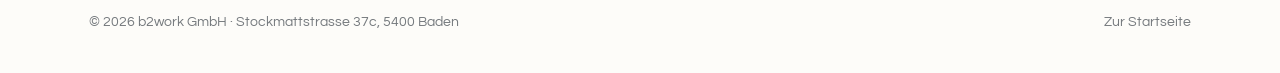
==== commit 751d50c7: "Neue Website b2work.ch (Nachbau onepage, Stand November 2026) - Startseite mit Scroll-Animation, 16 " ====
--- a/impressum-und-datenschutz/index.html
+++ b/impressum-und-datenschutz/index.html
@@ -1,168 +1,110 @@
 <!doctype html>
-<html lang="de-CH">
-<head>
-<meta charset="utf-8">
-<meta name="viewport" content="width=device-width,initial-scale=1">
-<title>IMPRESSUM UND DATENSCHUTZ</title>
-<meta name="description" content="Elektroplanung, Beratung Elektroplanung, Blitzschutz, Blitzschutz VKF, Anlagenplanung, Systemplanung, Ausschreibung, Energienachweis, Lichtplanung, Netzberechnung, Elektroplaner Aargau, Schweiz">
-<meta name="keywords" content="Elektroplanung, Beratung Elektroplanung, Blitzschutz, Blitzschutz VKF, Anlagenplanung, Systemplanung, Ausschreibung, Energienachweis, Lichtplanung, Netzberechnung, Elektroplaner Aargau, Schweiz">
-<meta property="og:type" content="website">
-<meta property="og:title" content="IMPRESSUM UND DATENSCHUTZ">
-<meta property="og:url" content="https://b2work.ch/impressum-und-datenschutz/">
-<meta property="og:site_name" content="b2work.ch">
-<meta property="og:description" content="Elektroplanung, Beratung Elektroplanung, Blitzschutz, Blitzschutz VKF, Anlagenplanung, Systemplanung, Ausschreibung, Energienachweis, Lichtplanung, Netzberechnung, Elektroplaner Aargau, Schweiz">
-<meta property="og:image" content="https://b2work.ch/assets/img/logo-b2w.png">
-<link rel="canonical" href="https://b2work.ch/impressum-und-datenschutz/">
+<html lang="de-CH"><head><meta charset="utf-8"><meta name="viewport" content="width=device-width, initial-scale=1">
+<title>Impressum und Datenschutz | b2work GmbH, Baden</title>
+<meta name="description" content="Impressum und Datenschutzerklärung der B2Work GmbH, Baden.">
+<meta name="robots" content="noindex">
 <link rel="icon" type="image/png" sizes="32x32" href="../favicon-32.png">
-<link rel="apple-touch-icon" href="../assets/img/favicon.png">
-<link rel="stylesheet" href="../assets/style.css">
-</head>
-<body>
-<a class="skip" href="#main-content">Zum Inhalt springen</a>
-<header class="site">
- <div class="wrap">
-  <a class="logo" href="../" aria-label="B2Work GmbH, Startseite"><img src="../assets/img/logo-bw.png" alt="B2Work GmbH"></a>
-  <button class="menu-toggle" aria-expanded="false" aria-controls="mainnav" aria-label="Menü">&#9776;</button>
-  <nav class="main" id="mainnav" aria-label="Hauptnavigation">
-   <ul>
-    <li><a href="../#top">Startseite</a></li>
-    <li><a href="../#leistungen">Leistungen</a></li>
-    <li><a href="../#referenzen">Referenzen</a></li>
-    <li><a href="../#ueber-uns">Über uns</a></li>
-    <li><a href="../#cudo">Cudo</a></li>
-    <li><a href="../#kontakt">Kontakt</a></li>
-   </ul>
-  </nav>
- </div>
-</header>
-<main id="main-content">
-<section class="page-title"><div class="wrap"><h1>IMPRESSUM UND DATENSCHUTZ</h1></div></section>
-<section class="legal-text"><div class="wrap">
-  <p>Impressum</p>
-  <p>Kontakt-Adresse</p>
-  <p>B2Work GmbH
-Stockmattstrasse 37c
-5400 Baden
-Schweiz</p>
-  <p>E-Mail:
-<a href="mailto:info@b2work.ch">info@b2work.ch</a></p>
-  <p class="cudo-note">Die B2Work GmbH betreibt auch die Software Cudo (<a href="https://www.cudo.ch">www.cudo.ch</a>).</p>
-  <p>Vertretungsberechtigte Person(en)</p>
-  <p>Leopold Brica, Geschäftsleitung</p>
-  <p>Handelsregister-Eintrag</p>
-  <p>Eingetragener Firmenname:
-B2Work GmbH</p>
-  <p>Unternehmens-Nr (UID):
-CHE-245.402.672</p>
-  <p>Mehrwertsteuer-Nummer
-CHE-245.402.672 MWST</p>
-  <p>Haftungsausschluss</p>
-  <p>Der Autor übernimmt keinerlei Gewähr hinsichtlich der inhaltlichen Richtigkeit, Genauigkeit, Aktualität, Zuverlässigkeit und Vollständigkeit der Informationen.</p>
-  <p>Haftungsansprüche gegen den Autor wegen Schäden materieller oder immaterieller Art, welche aus dem Zugriff oder der Nutzung bzw. Nichtnutzung der veröffentlichten Informationen, durch Missbrauch der Verbindung oder durch technische Störungen entstanden sind, werden ausgeschlossen.</p>
-  <p>Alle Angebote sind unverbindlich. Der Autor behält es sich ausdrücklich vor, Teile der Seiten oder das gesamte Angebot ohne besondere Ankündigung zu verändern, zu ergänzen, zu löschen oder die Veröffentlichung zeitweise oder endgültig einzustellen.</p>
-  <p>Haftungsausschluss für Links</p>
-  <p>Verweise und Links auf Webseiten Dritter liegen ausserhalb unseres Verantwortungsbereichs. Es wird jegliche Verantwortung für solche Webseiten abgelehnt. Der Zugriff und die Nutzung solcher Webseiten erfolgen auf eigene Gefahr des jeweiligen Nutzers.</p>
-  <p>Urheberrechte</p>
-  <p>Die Urheber- und alle anderen Rechte an Inhalten, Bildern, Fotos oder anderen Dateien auf dieser Website, gehören ausschliesslich der Firma B2Work GmbH oder den speziell genannten Rechteinhabern. Für die Reproduktion jeglicher Elemente ist die schriftliche Zustimmung des Urheberrechtsträgers im Voraus einzuholen.</p>
-  <p>Auf der Seite befinden sich Bilder der folgenden Urheber: </p>
-  <p>– Onepage.io</p>
-  <p>Datenschutzerklärung</p>
-  <p>Verantwortliche Stelle im Sinne der Datenschutzgesetze, insbesondere der EU-Datenschutzgrundverordnung (DSGVO), ist:</p>
-  <p>B2Work GmbH
-Leopold Brica
-Stockmattstrasse 37c
-5400 Baden</p>
-  <p>Telefon: +41 79 838 49 11
-E-Mail: <a href="mailto:info@b2work.ch">info@b2work.ch</a>
-WebSite: <a href="https://b2work.ch/" rel="noopener">https://b2work.ch/</a></p>
-  <p>Allgemeiner Hinweis</p>
-  <p>Gestützt auf Artikel 13 der schweizerischen Bundesverfassung und den datenschutzrechtlichen Bestimmungen des Bundes (Datenschutzgesetz, DSG) hat jede Person Anspruch auf Schutz ihrer Privatsphäre sowie auf Schutz vor Missbrauch ihrer persönlichen Daten. Die Betreiber dieser Seiten nehmen den Schutz Ihrer persönlichen Daten sehr ernst. Wir behandeln Ihre personenbezogenen Daten vertraulich und entsprechend der gesetzlichen Datenschutzvorschriften sowie dieser Datenschutzerklärung.</p>
-  <p>In Zusammenarbeit mit unseren Hosting-Providern bemühen wir uns, die Datenbanken so gut wie möglich vor fremden Zugriffen, Verlusten, Missbrauch oder vor Fälschung zu schützen.</p>
-  <p>Wir weisen darauf hin, dass die Datenübertragung im Internet (z.B. bei der Kommunikation per E-Mail) Sicherheitslücken aufweisen kann. Ein lückenloser Schutz der Daten vor dem Zugriff durch Dritte ist nicht möglich.</p>
-  <p>Durch die Nutzung dieser Website erklären Sie sich mit der Erhebung, Verarbeitung und Nutzung von Daten gemäss der nachfolgenden Beschreibung einverstanden. Diese Website kann grundsätzlich ohne Registrierung besucht werden. Dabei werden Daten wie beispielsweise aufgerufene Seiten bzw. Namen der abgerufenen Datei, Datum und Uhrzeit zu statistischen Zwecken auf dem Server gespeichert, ohne dass diese Daten unmittelbar auf Ihre Person bezogen werden. Personenbezogene Daten, insbesondere Name, Adresse oder E-Mail-Adresse werden soweit möglich auf freiwilliger Basis erhoben. Ohne Ihre Einwilligung erfolgt keine Weitergabe der Daten an Dritte.</p>
-  <p>Datenschutzerklärung für Cookies</p>
-  <p>Diese Website verwendet Cookies. Cookies sind Textdateien, die Daten von besuchten Websites oder Domains enthalten und von einem Browser auf dem Computer des Benutzers gespeichert werden. Ein Cookie dient in erster Linie dazu, die Informationen über einen Benutzer während oder nach seinem Besuch innerhalb eines Onlineangebotes zu speichern. Zu den gespeicherten Angaben können z.B. die Spracheinstellungen auf einer Webseite, der Loginstatus, ein Warenkorb oder die Stelle, an der ein Video geschaut wurde, gehören. Zu dem Begriff der Cookies zählen wir ferner andere Technologien, die die gleichen Funktionen wie Cookies erfüllen (z.B. wenn Angaben der Nutzer anhand pseudonymer Onlinekennzeichnungen gespeichert werden, auch als „Nutzer-IDs“ bezeichnet)</p>
-  <p>Die folgenden Cookie-Typen und Funktionen werden unterschieden:</p>
-  <p>Temporäre Cookies (auch: Session- oder Sitzungs-Cookies): Temporäre Cookies werden spätestens gelöscht, nachdem ein Nutzer ein Online-Angebot verlassen und seinen Browser geschlossen hat.
-Permanente Cookies: Permanente Cookies bleiben auch nach dem Schliessen des Browsers gespeichert. So kann beispielsweise der Login-Status gespeichert oder bevorzugte Inhalte direkt angezeigt werden, wenn der Nutzer eine Website erneut besucht. Ebenso können die Interessen von Nutzern, die zur Reichweitenmessung oder zu Marketingzwecken verwendet werden, in einem solchen Cookie gespeichert werden.
-First-Party-Cookies: First-Party-Cookies werden von uns selbst gesetzt.
-Third-Party-Cookies (auch: Drittanbieter-Cookies): Drittanbieter-Cookies werden hauptsächlich von Werbetreibenden (sog. Dritten) verwendet, um Benutzerinformationen zu verarbeiten.
-Notwendige (auch: essenzielle oder unbedingt erforderliche) Cookies: Cookies können zum einen für den Betrieb einer Webseite unbedingt erforderlich sein (z.B. um Logins oder andere Nutzereingaben zu speichern oder aus Gründen der Sicherheit).
-Statistik-, Marketing- und Personalisierung-Cookies: Ferner werden Cookies im Regelfall auch im Rahmen der Reichweitenmessung eingesetzt sowie dann, wenn die Interessen eines Nutzers oder sein Verhalten (z.B. Betrachten bestimmter Inhalte, Nutzen von Funktionen etc.) auf einzelnen Webseiten in einem Nutzerprofil gespeichert werden. Solche Profile dienen dazu, den Nutzern z.B. Inhalte anzuzeigen, die ihren potenziellen Interessen entsprechen. Dieses Verfahren wird auch als „Tracking“, d.h., Nachverfolgung der potenziellen Interessen der Nutzer bezeichnet. Soweit wir Cookies oder „Tracking“-Technologien einsetzen, informieren wir Sie gesondert in unserer Datenschutzerklärung oder im Rahmen der Einholung einer Einwilligung.
-Hinweise zu Rechtsgrundlagen: Auf welcher Rechtsgrundlage wir Ihre personenbezogenen Daten mithilfe von Cookies verarbeiten, hängt davon ab, ob wir Sie um eine Einwilligung bitten. Falls dies zutrifft und Sie in die Nutzung von Cookies einwilligen, ist die Rechtsgrundlage der Verarbeitung Ihrer Daten die erklärte Einwilligung. Andernfalls werden die mithilfe von Cookies verarbeiteten Daten auf Grundlage unserer berechtigten Interessen (z.B. an einem betriebswirtschaftlichen Betrieb unseres Onlineangebotes und dessen Verbesserung) verarbeitet oder, wenn der Einsatz von Cookies erforderlich ist, um unsere vertraglichen Verpflichtungen zu erfüllen.</p>
-  <p>Speicherdauer: Sofern wir Ihnen keine expliziten Angaben zur Speicherdauer von permanenten Cookies mitteilen (z. B. im Rahmen eines sog. Cookie-Opt-Ins), gehen Sie bitte davon aus, dass die Speicherdauer bis zu zwei Jahre betragen kann.</p>
-  <p>Allgemeine Hinweise zum Widerruf und Widerspruch (Opt-Out): Abhängig davon, ob die Verarbeitung auf Grundlage einer Einwilligung oder gesetzlichen Erlaubnis erfolgt, haben Sie jederzeit die Möglichkeit, eine erteilte Einwilligung zu widerrufen oder der Verarbeitung Ihrer Daten durch Cookie-Technologien zu widersprechen (zusammenfassend als „Opt-Out“ bezeichnet). Sie können Ihren Widerspruch zunächst mittels der Einstellungen Ihres Browsers erklären, z.B., indem Sie die Nutzung von Cookies deaktivieren (wobei hierdurch auch die Funktionsfähigkeit unseres Onlineangebotes eingeschränkt werden kann). Ein Widerspruch gegen den Einsatz von Cookies zu Zwecken des Onlinemarketings kann auch mittels einer Vielzahl von Diensten, vor allem im Fall des Trackings, über die Webseiten <a href="https://optout.aboutads.info" rel="noopener">https://optout.aboutads.info</a> und <a href="https://www.youronlinechoices.com/" rel="noopener">https://www.youronlinechoices.com/</a> erklärt werden. Daneben können Sie weitere Widerspruchshinweise im Rahmen der Angaben zu den eingesetzten Dienstleistern und Cookies erhalten.</p>
-  <p>Verarbeitung von Cookie-Daten auf Grundlage einer Einwilligung: Wir setzen ein Verfahren zum Cookie-Einwilligungs-Management ein, in dessen Rahmen die Einwilligungen der Nutzer in den Einsatz von Cookies, bzw. der im Rahmen des Cookie-Einwilligungs-Management-Verfahrens genannten Verarbeitungen und Anbieter eingeholt sowie von den Nutzern verwaltet und widerrufen werden können. Hierbei wird die Einwilligungserklärung gespeichert, um deren Abfrage nicht erneut wiederholen zu müssen und die Einwilligung entsprechend der gesetzlichen Verpflichtung nachweisen zu können. Die Speicherung kann serverseitig und/oder in einem Cookie (sogenanntes Opt-In-Cookie, bzw. mithilfe vergleichbarer Technologien) erfolgen, um die Einwilligung einem Nutzer, bzw. dessen Gerät zuordnen zu können. Vorbehaltlich individueller Angaben zu den Anbietern von Cookie-Management-Diensten gelten die folgenden Hinweise: Die Dauer der Speicherung der Einwilligung kann bis zu zwei Jahren betragen. Hierbei wird ein pseudonymer Nutzer-Identifikator gebildet und mit dem Zeitpunkt der Einwilligung, Angaben zur Reichweite der Einwilligung (z. B. welche Kategorien von Cookies und/oder Diensteanbieter) sowie dem Browser, System und verwendeten Endgerät gespeichert.</p>
-  <p>Verarbeitete Datenarten: Nutzungsdaten (z.B. besuchte Webseiten, Interesse an Inhalten, Zugriffszeiten), Meta-/Kommunikationsdaten (z.B. Geräte-Informationen, IP-Adressen).
-Betroffene Personen: Nutzer (z.B. Webseitenbesucher, Nutzer von Onlinediensten).
-Rechtsgrundlagen: Einwilligung (Art. 6 Abs. 1 S. 1 lit. a. DSGVO), Berechtigte Interessen (Art. 6 Abs. 1 S. 1 lit. f. DSGVO).</p>
-  <p>Datenschutzerklärung für SSL-/TLS-Verschlüsselung</p>
-  <p>Diese Website nutzt aus Gründen der Sicherheit und zum Schutz der Übertragung vertraulicher Inhalte, wie zum Beispiel der Anfragen, die Sie an uns als Seitenbetreiber senden, eine SSL-/TLS-Verschlüsselung. Eine verschlüsselte Verbindung erkennen Sie daran, dass die Adresszeile des Browsers von „http://“ auf „https://“ wechselt und an dem Schloss-Symbol in Ihrer Browserzeile.</p>
-  <p>Wenn die SSL bzw. TLS Verschlüsselung aktiviert ist, können die Daten, die Sie an uns übermitteln, nicht von Dritten mitgelesen werden.</p>
-  <p>Datenschutzerklärung für Server-Log-Files</p>
-  <p>Der Provider dieser Website erhebt und speichert automatisch Informationen in so genannten Server-Log Files, die Ihr Browser automatisch an uns übermittelt. Dies sind:</p>
-  <p>Browsertyp und Browserversion
-verwendetes Betriebssystem
-Referrer URL
-Hostname des zugreifenden Rechners
-Uhrzeit der Serveranfrage
-Diese Daten sind nicht bestimmten Personen zuordenbar. Eine Zusammenführung dieser Daten mit anderen Datenquellen wird nicht vorgenommen. Wir behalten uns vor, diese Daten nachträglich zuprüfen, wenn uns konkrete Anhaltspunkte für eine rechtswidrige Nutzung bekannt werden.</p>
-  <p>Verwendung von Google Maps</p>
-  <p>Diese Website nutzt das Angebot von Google Maps. Dadurch können wir Ihnen interaktive Karten direkt in der Website anzeigen und ermöglichen Ihnen die komfortable Nutzung der Karten-Funktion. Durch den Besuch auf der Website erhält Google die Information, dass Sie die entsprechende Unterseite unserer Website aufgerufen haben. Dies erfolgt unabhängig davon, ob Google ein Nutzerkonto bereitstellt, über das Sie eingeloggt sind, oder ob kein Nutzerkonto besteht. Wenn Sie bei Google eingeloggt sind, werden Ihre Daten direkt Ihrem Konto zugeordnet. Wenn Sie die Zuordnung mit Ihrem Profil bei Google nicht wünschen, müssen Sie sich vor Aktivierung des Buttons ausloggen. Google speichert Ihre Daten als Nutzungsprofile und nutzt sie für Zwecke der Werbung, Marktforschung und/oder bedarfsgerechten Gestaltung seiner Website. Eine solche Auswertung erfolgt insbesondere (selbst für nicht eingeloggte Nutzer) zur Erbringung von bedarfsgerechter Werbung und um andere Nutzer des sozialen Netzwerks über Ihre Aktivitäten auf unserer Website zu informieren. Ihnen steht ein Widerspruchsrecht zu gegen die Bildung dieser Nutzerprofile, wobei Sie sich zur Ausübung dessen an Google richten müssen. Weitere Informationen zu Zweck und Umfang der Datenerhebung und ihrer Verarbeitung durch Google erhalten Sie neben weiteren Informationen zu Ihren diesbezüglichen Rechten und Einstellungsmöglichkeiten zum Schutze Ihrer Privatsphäre unter: www.google.de/intl/de/policies/privacy.</p>
-  <p>Datenschutzerklärung für LinkedIn</p>
-  <p>Wir setzen innerhalb unseres Onlineangebotes die Marketing-Dienste des sozialen Netzwerks LinkedIn der LinkedIn Ireland Unlimited Company, Wilton Plaza, Wilton Place, Dublin 2, Ireland («LinkedIn») ein.</p>
-  <p>Diese verwenden Cookies, also Textdateien, die auf Ihrem Computer gespeichert werden. Dies ermöglicht uns eine Analyse der Benutzung der Internetseite durch Sie. So können wir beispielsweise den Erfolg unserer Anzeigen messen und Nutzern Produkte anzeigen, für die sie sich zuvor interessiert haben.</p>
-  <p>Erfasst werden dadurch z.B. Informationen zum Betriebssystem, zum Browser, die von Ihnen zuvor aufgerufene Internetseite (Referrer-URL), welche Webseiten der Nutzer aufgesucht, welche Angebote der Nutzer angeklickt hat, und Datum und Uhrzeit Ihres Besuchs auf unserer Internetseite.</p>
-  <p>Die durch das Cookie erzeugten Informationen über Ihre Benutzung dieser Internetseite werden pseudonymisiert an einen Server von LinkedIn in den USA übertragen und dort gespeichert. LinkedIn speichert also nicht den Namen oder die E-Mailadresse des jeweiligen Nutzers. Die oben genannten Daten werden vielmehr nur demjenigen zugeordnet, bei dem das Cookie erzeugt wurde. Dies gilt nicht, sofern der Nutzer LinkedIn eine Verarbeitung ohne Pseudonymisierung erlaubt hat oder ein LinkedIn-Konto hat.</p>
-  <p>Sie können die Speicherung der Cookies durch eine entsprechende Einstellung Ihrer Browser-Software verhindern; wir weisen Sie jedoch darauf hin, dass Sie in diesem Fall möglicherweise nicht sämtliche Funktionen dieser Internetseite vollumfänglich werden nutzen können. Der Nutzung Ihrer Daten können sie auch direkt bei LinkedIn widersprechen: <a href="https://www.linkedin.com/psettings/guest-controls/retargeting-opt-out" rel="noopener">https://www.linkedin.com/psettings/guest-controls/retargeting-opt-out</a>.</p>
-  <p>Wir nutzen LinkedIn Analytics, um die Nutzung unserer Website analysieren und regelmässig verbessern zu können. Über die gewonnenen Statistiken können wir unser Angebot verbessern und für Sie als Nutzer interessanter ausgestalten. Alle LinkedIn Unternehmen haben die Standardvertragsklauseln angenommen, um zu gewährleisten, dass der für die Entwicklung, Durchführung und Erhaltung der Dienste notwendige Datenverkehr in die USA und Singapur auf rechtmässige Weise stattfindet. Sofern wir die Nutzer um eine Einwilligung bitten, ist die Rechtsgrundlage für die Verarbeitung Art. 6 Abs. 1 lit. a DSGVO. Ansonsten ist Rechtsgrundlage für die Nutzung von LinkedIn Analytics Art. 6 Abs. 1 S. 1 lit. f DSGVO.</p>
-  <p>Informationen des Drittanbieters: LinkedIn Ireland Unlimited Company Wilton Place, Dublin 2 Ireland; Nutzervereinbarung und Datenschutzerklärung.</p>
-  <p>Urheberrechte</p>
-  <p>Die Urheber- und alle anderen Rechte an Inhalten, Bildern, Fotos oder anderen Dateien auf der Website, gehören ausschliesslich dem Betreiber dieser Website oder den speziell genannten Rechteinhabern. Für die Reproduktion von sämtlichen Dateien, ist die schriftliche Zustimmung des Urheberrechtsträgers im Voraus einzuholen.</p>
-  <p>Wer ohne Einwilligung des jeweiligen Rechteinhabers eine Urheberrechtsverletzung begeht, kann sich strafbar und allenfalls schadenersatzpflichtig machen.</p>
-  <p>Allgemeiner Haftungsausschluss</p>
-  <p>Alle Angaben unseres Internetangebotes wurden sorgfältig geprüft. Wir bemühen uns, unser Informationsangebot aktuell, inhaltlich richtig und vollständig anzubieten. Trotzdem kann das Auftreten von Fehlern nicht völlig ausgeschlossen werden, womit wir keine Garantie für Vollständigkeit, Richtigkeit und Aktualität von Informationen auch journalistisch-redaktioneller Art übernehmen können. Haftungsansprüche aus Schäden materieller oder ideeller Art, die durch die Nutzung der angebotenen Informationen verursacht wurden, sind ausgeschlossen, sofern kein nachweislich vorsätzliches oder grob fahrlässiges Verschulden vorliegt.</p>
-  <p>Der Herausgeber kann nach eigenem Ermessen und ohne Ankündigung Texte verändern oder löschen und ist nicht verpflichtet, Inhalte dieser Website zu aktualisieren. Die Benutzung bzw. der Zugang zu dieser Website geschieht auf eigene Gefahr des Besuchers. Der Herausgeber, seine Auftraggeber oder Partner sind nicht verantwortlich für Schäden, wie direkte, indirekte, zufällige, vorab konkret zu bestimmende oder Folgeschäden, die angeblich durch den Besuch dieser Website entstanden sind und übernehmen hierfür folglich keine Haftung.</p>
-  <p>Der Herausgeber übernimmt ebenfalls keine Verantwortung und Haftung für die Inhalte und die Verfügbarkeit von Website Dritter, die über externe Links dieser Website erreichbar sind. Für den Inhalt der verlinkten Seiten sind ausschliesslich deren Betreiber verantwortlich. Der Herausgeber distanziert sich damit ausdrücklich von allen Inhalten Dritter, die möglicherweise straf- oder haftungsrechtlich relevant sind oder gegen die guten Sitten verstossen.</p>
-  <p>Änderungen</p>
-  <p>Wir können diese Datenschutzerklärung jederzeit ohne Vorankündigung anpassen. Es gilt die jeweils aktuelle, auf unserer Website publizierte Fassung. Soweit die Datenschutzerklärung Teil einer Vereinbarung mit Ihnen ist, werden wir Sie im Falle einer Aktualisierung über die Änderung per E-Mail oder auf andere geeignete Weise informieren.</p>
-  <p>Fragen an den Datenschutzbeauftragten</p>
-  <p>Wenn Sie Fragen zum Datenschutz haben, schreiben Sie uns bitte eine E-Mail oder wenden Sie sich direkt an die für den Datenschutz zu Beginn der Datenschutzerklärung aufgeführten, verantwortlichen Person in unserer Organisation.</p>
+<link rel="stylesheet" href="../css/op/questrial.css">
+<style>
+:root{--ink:#3c434a;--key:#4a6f8f;--sand:#f2eee6;--paper:#fdfcf9}
+*{box-sizing:border-box}html{scroll-behavior:smooth}
+body{margin:0;background:var(--paper);color:var(--ink);font-family:Questrial,Helvetica,Arial,sans-serif;font-size:17px;line-height:1.6;-webkit-font-smoothing:antialiased}
+a{color:inherit}.wrap{max-width:1150px;margin:0 auto;padding:0 24px}
+header{position:sticky;top:0;z-index:10;background:rgba(253,252,249,.9);backdrop-filter:blur(12px);border-bottom:1px solid rgba(60,67,74,.08)}
+.bar{display:flex;align-items:center;justify-content:space-between;height:72px;gap:16px}
+.brand{display:flex;align-items:center;gap:12px;text-decoration:none}.brand img{height:26px}.brand span{font-size:13px;opacity:.7}
+.btn{display:inline-flex;align-items:center;gap:10px;padding:13px 22px;border-radius:999px;text-decoration:none;font-size:15px;transition:transform .2s}
+.btn:hover{transform:translateY(-2px)}.btn-key{background:var(--key);color:#fff}.btn-ghost{border:1px solid rgba(60,67,74,.3)}
+.hero{padding:90px 0 70px;background:radial-gradient(90% 120% at 80% 0%,#fbf8f2 0%,var(--sand) 70%)}
+.crumb{font-size:13px;opacity:.65}.crumb a{text-decoration:none}
+.hero .dot{display:inline-block;width:10px;height:10px;border-radius:50%;background:var(--c);box-shadow:0 0 0 6px color-mix(in srgb,var(--c) 18%,transparent);margin-right:12px;vertical-align:middle}
+h1{font-weight:400;font-size:clamp(38px,5.6vw,72px);line-height:1.04;letter-spacing:-.02em;margin:22px 0 18px;max-width:16ch}
+.lead{font-size:clamp(18px,1.6vw,21px);max-width:58ch;opacity:.82;margin:0}
+.cta{display:flex;flex-wrap:wrap;gap:12px;margin-top:32px}
+section{padding:90px 0}h2{font-weight:400;font-size:clamp(28px,3.4vw,44px);line-height:1.1;letter-spacing:-.015em;margin:0 0 34px}
+.grid{display:grid;grid-template-columns:repeat(3,1fr);gap:16px}
+.card{background:var(--sand);border-radius:22px;padding:26px 24px}
+.card b{display:block;font-weight:400;font-size:19px;margin-bottom:8px}.card b::before{content:"";display:inline-block;width:8px;height:8px;border-radius:50%;background:var(--c);margin-right:10px;vertical-align:middle}
+.card p{margin:0;font-size:15px;opacity:.75}
+.norms{margin-top:28px;font-size:14px;opacity:.65}
+.steps{display:grid;grid-template-columns:repeat(4,1fr);gap:16px;counter-reset:s}
+.steps div{border-top:2px solid var(--ink);padding-top:16px}.steps div::before{counter-increment:s;content:"0" counter(s);font-size:13px;opacity:.6;display:block;margin-bottom:6px}
+.steps b{font-weight:400;display:block;margin-bottom:4px}.steps p{margin:0;font-size:15px;opacity:.75}
+.refs{list-style:none;padding:0;margin:0;display:grid;grid-template-columns:repeat(2,1fr);gap:10px}
+.refs li{padding:16px 20px;border-radius:16px;background:var(--sand)}
+.contact{background:var(--ink);color:#fdfcf9;border-radius:30px;padding:56px;display:flex;justify-content:space-between;align-items:center;gap:30px;flex-wrap:wrap}
+.contact h2{margin:0;color:#fdfcf9}.contact p{margin:8px 0 0;opacity:.75}
+.contact .btn-key{background:#fdfcf9;color:var(--ink)}
+footer{padding:40px 0;font-size:14px;opacity:.7}footer .wrap{display:flex;justify-content:space-between;flex-wrap:wrap;gap:12px}
+footer a{text-decoration:none}
+.others{display:flex;flex-wrap:wrap;gap:10px}.others a{padding:10px 16px;border-radius:999px;border:1px solid rgba(60,67,74,.18);text-decoration:none;font-size:14px}
+@media (max-width:860px){.grid,.steps,.refs{grid-template-columns:1fr}.contact{padding:36px}.brand span{display:none}}
+
+.legal{max-width:780px}.legal h2{font-size:clamp(26px,3vw,36px);margin:56px 0 18px}.legal h2:first-child{margin-top:0}
+.legal h3{font-weight:400;font-size:20px;margin:30px 0 8px}.legal p,.legal li{font-size:16px;opacity:.85}
+.legal ul{padding-left:20px}.facts{display:grid;grid-template-columns:220px 1fr;gap:6px 24px;margin:0}
+.facts dt{opacity:.6;font-size:15px}.facts dd{margin:0}.toc{display:flex;gap:10px;flex-wrap:wrap;margin-top:28px}
+.toc a{padding:10px 16px;border-radius:999px;border:1px solid rgba(60,67,74,.18);text-decoration:none;font-size:14px}
+.stand{margin-top:48px;font-size:14px;opacity:.6}
+@media (max-width:640px){.facts{grid-template-columns:1fr}.facts dd{margin-bottom:10px}}
+</style></head>
+<body style="--c:#4a6f8f">
+<header><div class="wrap bar"><a class="brand" href="../"><img src="../img/b2w-logo-schwarz.svg" alt="b2work"><span>Elektroengineering und Beratung · Baden</span></a>
+<a class="btn btn-key" href="../#kontakt">Projekt besprechen →</a></div></header>
+<main>
+<div class="hero"><div class="wrap"><div class="crumb"><a href="../">Startseite</a> · Rechtliches</div>
+<h1>Impressum und Datenschutz</h1>
+<div class="toc"><a href="#impressum">Impressum</a><a href="#datenschutz">Datenschutz</a></div></div></div>
+<section><div class="wrap legal">
+<h2 id="impressum">Impressum</h2>
+<dl class="facts">
+<dt>Firma</dt><dd>B2Work GmbH</dd>
+<dt>Adresse</dt><dd>Stockmattstrasse 37c<br>5400 Baden<br>Schweiz</dd>
+<dt>E-Mail</dt><dd><a href="mailto:info@b2work.ch">info@b2work.ch</a></dd>
+<dt>Vertretungsberechtigte Personen</dt><dd>Leopold Brica<br>Antonio Brica<br>Luca Brugnano</dd>
+<dt>Handelsregister</dt><dd>Handelsregisteramt des Kantons Aargau</dd>
+<dt>Unternehmens-Nr. (UID)</dt><dd>CHE-245.402.672</dd>
+<dt>Mehrwertsteuer-Nr.</dt><dd>CHE-245.402.672 MWST</dd>
+</dl>
+<p>Die B2Work GmbH betreibt auch die Software CUDO (<a href="https://www.cudo.ch/" target="_blank" rel="noopener">www.cudo.ch</a>).</p>
+
+<h3>Haftungsausschluss</h3>
+<p>Wir prüfen die Inhalte dieser Website sorgfältig, übernehmen aber keine Gewähr für Richtigkeit, Vollständigkeit und Aktualität. Haftungsansprüche wegen Schäden aus dem Zugriff auf oder der Nutzung dieser Informationen sind ausgeschlossen, soweit gesetzlich zulässig. Alle Angaben sind unverbindlich; wir können Inhalte jederzeit ohne Ankündigung ändern oder entfernen.</p>
+
+<h3>Links zu anderen Websites</h3>
+<p>Für Inhalte von Websites Dritter, auf die wir verlinken, sind ausschliesslich deren Betreiber verantwortlich. Der Zugriff erfolgt auf eigene Gefahr.</p>
+
+<h3>Urheberrechte</h3>
+<p>Texte, Bilder, Grafiken und Animationen dieser Website gehören der B2Work GmbH, soweit nicht anders angegeben. Jede Verwendung ausserhalb dieser Website braucht unsere vorgängige schriftliche Zustimmung. Die Schrift «Questrial» wird unter der SIL Open Font License genutzt.</p>
+
+<h2 id="datenschutz">Datenschutzerklärung</h2>
+<p>Diese Datenschutzerklärung informiert darüber, welche Personendaten wir beim Besuch von b2work.ch bearbeiten. Sie richtet sich nach dem Schweizer Datenschutzgesetz (DSG).</p>
+
+<h3>Verantwortliche Stelle</h3>
+<p>B2Work GmbH, Stockmattstrasse 37c, 5400 Baden, Schweiz<br><a href="mailto:info@b2work.ch">info@b2work.ch</a></p>
+
+<h3>Keine Cookies, kein Tracking</h3>
+<p>Diese Website setzt keine Cookies, verwendet keine Analyse- oder Werbedienste und lädt keine Inhalte von Drittanbietern (Schriften und Bilder liegen auf unserem eigenen Webspace). Es werden keine Nutzerprofile erstellt.</p>
+
+<h3>Hosting und Server-Logfiles</h3>
+<p>Die Website wird über GitHub Pages bereitgestellt (GitHub, Inc., 88 Colin P. Kelly Jr. Street, San Francisco, CA 94107, USA). Beim Aufruf der Seiten verarbeitet GitHub technisch notwendige Daten wie IP-Adresse, Datum und Uhrzeit, aufgerufene Seite, Browser und Betriebssystem, um die Website auszuliefern und vor Missbrauch zu schützen. Wir selbst werten diese Daten nicht aus. Weitere Informationen: <a href="https://docs.github.com/de/site-policy/privacy-policies/github-general-privacy-statement" target="_blank" rel="noopener">Datenschutzerklärung von GitHub</a>.</p>
+
+<h3>Kontakt per E-Mail oder Kontaktformular</h3>
+<p>Das Kontaktformular öffnet Ihr eigenes E-Mail-Programm mit Ihren Angaben; übermittelt wird erst, wenn Sie die E-Mail selbst absenden. Wenn Sie uns schreiben, bearbeiten wir Ihren Namen, Ihre E-Mail-Adresse, allenfalls Ihre Telefonnummer und Ihre Projektbeschreibung, um Ihre Anfrage zu beantworten. Unsere E-Mails laufen über Microsoft 365 (Microsoft Corporation). Wir geben Ihre Angaben nicht an Dritte weiter und löschen sie, sobald sie für die Anfrage oder gesetzliche Aufbewahrungspflichten nicht mehr nötig sind.</p>
+
+<h3>Bekanntgabe ins Ausland</h3>
+<p>GitHub und Microsoft können Daten auch in den USA bearbeiten. Die Bekanntgabe stützt sich auf das Swiss-U.S. Data Privacy Framework bzw. auf die vertraglichen Datenschutzzusagen dieser Anbieter (Standardvertragsklauseln).</p>
+
+<h3>Ihre Rechte</h3>
+<p>Sie können jederzeit Auskunft über Ihre bei uns bearbeiteten Personendaten verlangen und deren Berichtigung oder Löschung beantragen. Schreiben Sie uns dazu an <a href="mailto:info@b2work.ch">info@b2work.ch</a>. Sie haben zudem das Recht, sich beim Eidgenössischen Datenschutz- und Öffentlichkeitsbeauftragten (EDÖB) zu beschweren.</p>
+
+<h3>Datensicherheit</h3>
+<p>Die Verbindung zu dieser Website ist mit HTTPS (TLS) verschlüsselt. E-Mails können auf dem Übertragungsweg Sicherheitslücken aufweisen; senden Sie uns vertrauliche Unterlagen deshalb bei Bedarf auf anderem Weg.</p>
+
+<h3>Änderungen</h3>
+<p>Wir können diese Datenschutzerklärung anpassen. Es gilt die jeweils auf dieser Website veröffentlichte Fassung.</p>
+<p class="stand">Stand: November 2026</p>
 </div></section>
 </main>
-<footer class="site">
- <div class="wrap">
-  <div class="cols">
-   <div>
-    <h4>Company</h4>
-    <ul>
-     <li><a href="../#top">Startseite</a></li>
-     <li><a href="../#leistungen">Leistungen</a></li>
-     <li><a href="../#referenzen">Referenzen</a></li>
-     <li><a href="../#ueber-uns">Über uns</a></li>
-     <li><a href="../#kontakt">Kontakt</a></li>
-    </ul>
-   </div>
-   <div>
-    <h4>Legal</h4>
-    <ul><li><a href="../impressum-und-datenschutz/">Impressum und Datenschutz</a></li></ul>
-   </div>
-   <div>
-    <h4>Kontakt</h4>
-    <ul>
-     <li><a href="tel:+41798384911">+41 79 838 49 11</a></li>
-     <li><a href="mailto:info@b2work.ch">info@b2work.ch</a></li>
-     <li>Stockmattstrasse 37c, 5400 Baden</li>
-    </ul>
-   </div>
-  </div>
-  <p class="legal">Cudo ist ein Produkt der B2Work GmbH. <a href="https://www.cudo.ch">www.cudo.ch</a></p>
- </div>
-</footer>
-<script>
-(function(){var b=document.querySelector('.menu-toggle'),n=document.getElementById('mainnav');
-b.addEventListener('click',function(){var o=n.classList.toggle('open');b.setAttribute('aria-expanded',o)});
-n.addEventListener('click',function(e){if(e.target.tagName==='A'){n.classList.remove('open');b.setAttribute('aria-expanded',false)}});})();
-</script>
-</body>
-</html>
+<footer><div class="wrap"><span>© 2026 b2work GmbH · Stockmattstrasse 37c, 5400 Baden</span><a href="../">Zur Startseite</a></div></footer>
+</body></html>
--- a/css/op/questrial.css
+++ b/css/op/questrial.css
@@ -0,0 +1 @@
+@font-face{font-display:swap;font-family:'Questrial';font-style:normal;font-weight:400;src:url('questrial-regular.woff2') format('woff2'),url('questrial-regular.woff') format('woff')}
